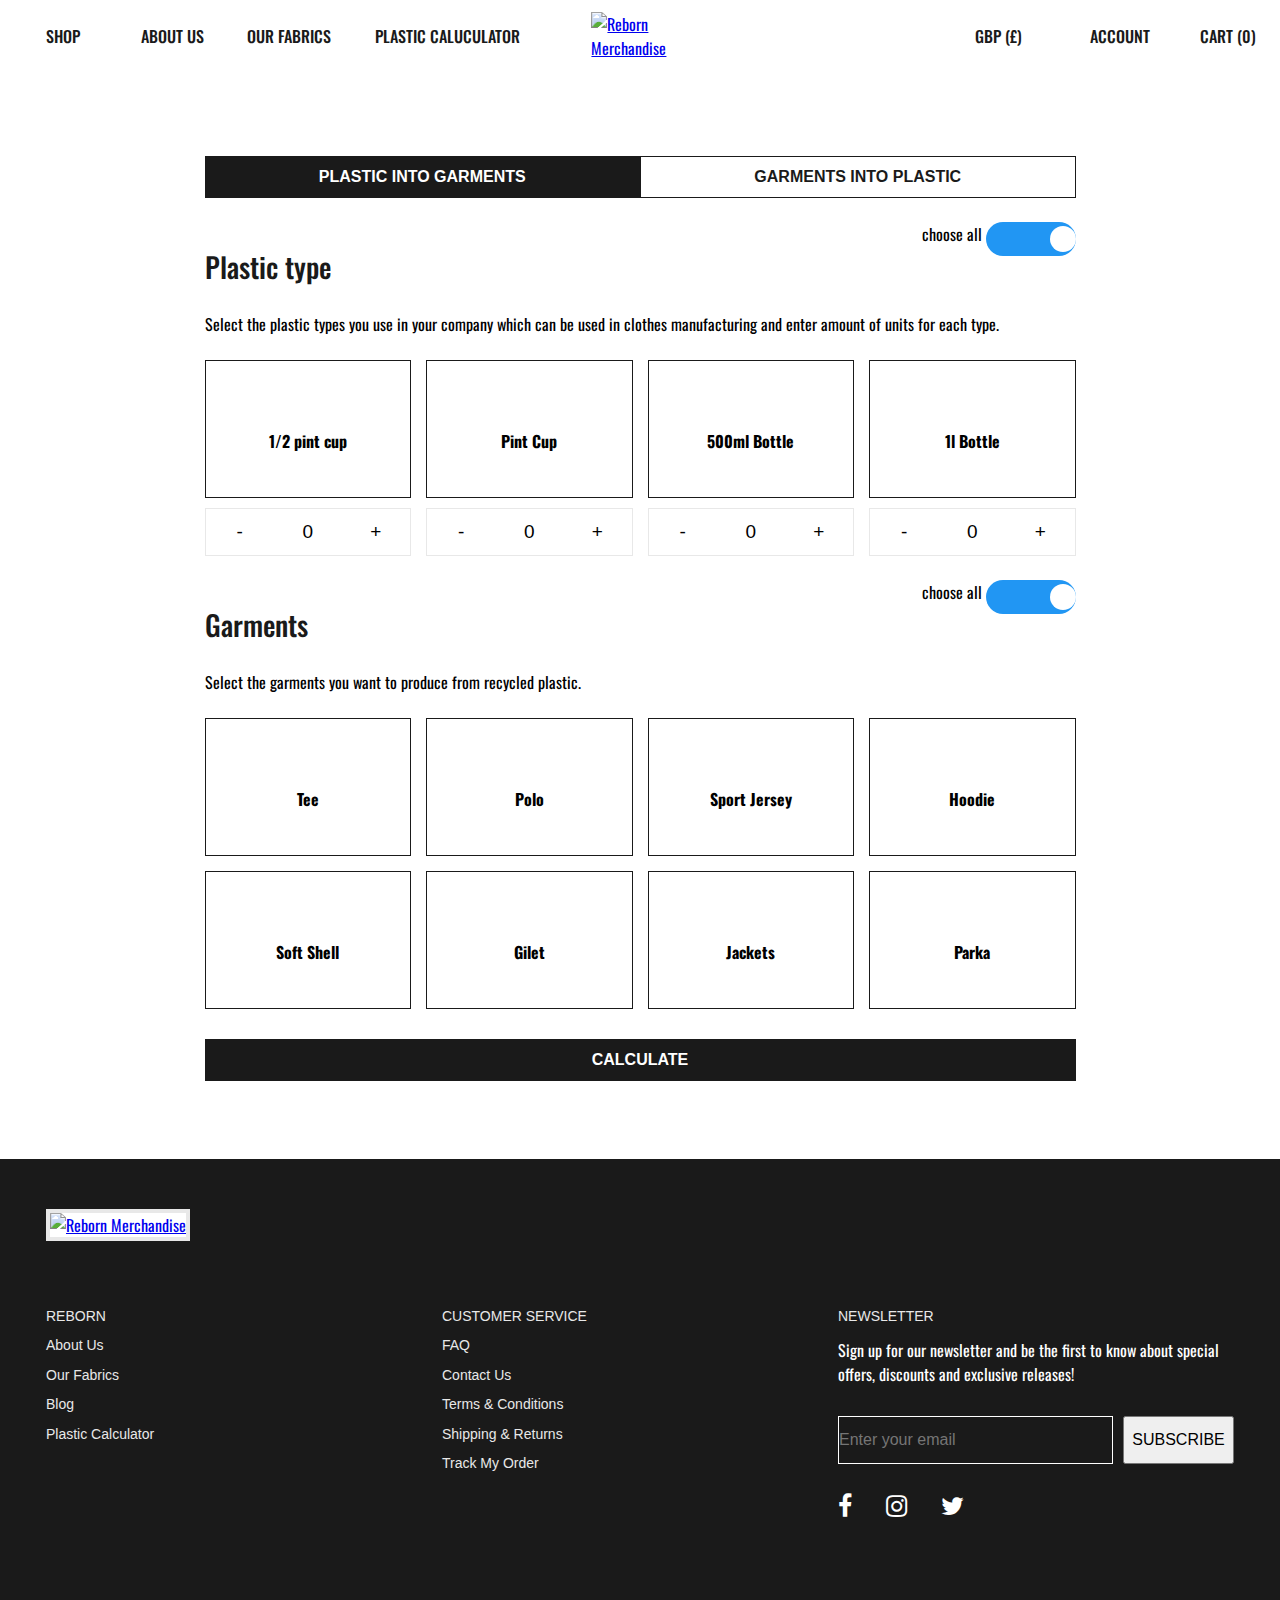
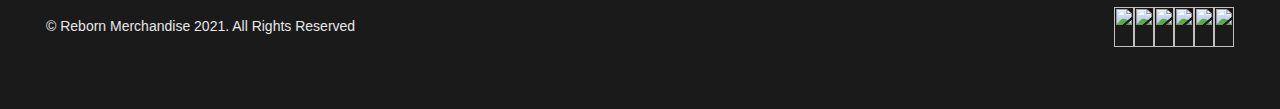
==== index.html @ 63bef14e "toggle creating" ====
<!DOCTYPE html>
<html lang="en">

<head>
    <meta charset="UTF-8">
    <meta http-equiv="X-UA-Compatible" content="IE=edge">
    <meta name="viewport" content="width=device-width, initial-scale=1.0">
    <title>Plastic calculator</title>
    <link rel="stylesheet" href="https://cdnjs.cloudflare.com/ajax/libs/font-awesome/4.7.0/css/font-awesome.min.css" />
    <link rel="preconnect" href="https://fonts.googleapis.com" />
    <link rel="preconnect" href="https://fonts.gstatic.com" crossorigin />
    <link
        href="https://fonts.googleapis.com/css2?family=Oswald:wght@400;500;700&family=Roboto:wght@400;700&display=swap"
        rel="stylesheet" />
    <link rel="stylesheet" href="/style.css">
</head>

<body>
    <header>
        <nav class="navigation">
            <ul class="navigation__left  " id="hidden">
                <li class=" navigation__item">
                    <a href="#">shop
                        <img src="https://cdn.shopify.com/s/files/1/0455/3785/3607/t/16/assets/icon_arrow_down.svg?v=7955688836827328726"
                            alt="">
                    </a>
                </li>
                <li class=" navigation__item">
                    <a href="#">about us</a>
                </li>
                <li class=" navigation__item">
                    <a href="#">our fabrics</a>
                </li>
                <li class=" navigation__item navigation--special">
                    <a href="#">plastic caluculator</a>
                </li>
            </ul>
            <div class="navigation__image">

                <a href="https://www.rebornmerchandise.com" title="Reborn Merchandise">
                    <img src="//cdn.shopify.com/s/files/1/0455/3785/3607/files/horizontal_410x.png?v=1598564764"
                        class="primary_logo lazyloaded" alt="Reborn Merchandise"></a>
            </div>
            <ul class="navigation__right">
                <li class="navigation__item">
                    <a href="#">gbp <span>(£)</span>
                        <img src="https://cdn.shopify.com/s/files/1/0455/3785/3607/t/16/assets/icon_arrow_down.svg?v=7955688836827328726"
                            alt="">
                    </a>
                </li>
                <li class="navigation__item">
                    <a href="#">account</a>
                </li>
                <li class="navigation__item">
                    <a href="#">cart <span>(0)</span></a>
                </li>
            </ul>
        </nav>
    </header>
    <main>
        <figure class="banner">

            <img src="https://cdn.shopify.com/s/files/1/0455/3785/3607/files/plastic_calculator_6595465d-7d89-415a-8b24-f191dc453c2a_1600x.png?v=1603261972"
                alt="">
            <div class="banner__text">
                <h1>Plastic calculator</h1>
                <h4>Have you ever thought of the scale of your impact on our planet?</h4>
                <h4>Try our plastic calculator and find out how much plastic you use and what you can do with that.</h4>
            </div>
        </figure>
    </main>
    <div class="container">
        <div class="container__btn__row">
            <button class="container__btn container--btn--black">plastic into garments</button>
            <button class="container__btn container--btn--white">garments into plastic</button>
        </div>
        <div class="container__type">
            <div class="seletor">
                <h4>Plastic type
                </h4>
               <div>
                <span>choose all</span>
                <label class="switch">
                    
                    <input type="checkbox" checked>
                    <span class="slider round"></span>
                </label>
               </div>
            </div>
            <p>Select the plastic types you use in your company which can be used in clothes manufacturing and enter
                amount of units for each type.</p>
        </div>
        <div class="container__row__card">
            <div class="container__content">
                <div class="container__card">
                    <img class="img"
                        src="https://cdn.shopify.com/s/files/1/0455/3785/3607/t/16/assets/selected.svg?v=10793677288224067069"
                        alt="">
                    <div class="container__item">
                        <img src="https://cdn.shopify.com/s/files/1/0455/3785/3607/files/plastic_cup.svg?v=6235338644198225192"
                            alt="">
                        <h4>1/2 pint cup</h4>
                    </div>
                    <form action="#">
                        <button class="value__button " id="decrease" onclick="decreaseValue(event)"
                            value="Decrease Value">-
                        </button>
                        <input type="number" id="number" value="0" class="value__button" />
                        <button class="value__button" id="increase" onclick="increaseValue(event)"
                            value="Increase Value">+
                        </button>
                    </form>
                </div>
                <div class="container__card">
                    <img class="img"
                        src="https://cdn.shopify.com/s/files/1/0455/3785/3607/t/16/assets/selected.svg?v=10793677288224067069"
                        alt="">
                    <div class="container__item">
                        <img src="https://cdn.shopify.com/s/files/1/0455/3785/3607/files/plastic_cup.svg?v=6235338644198225192"
                            alt="">
                        <h4>Pint Cup
                        </h4>
                    </div>
                    <form action="#">
                        <button class="value__button " id="decrease" onclick="decreaseValue(event)"
                            value="Decrease Value">-
                        </button>
                        <input type="number" id="number" value="0" class="value__button" />
                        <button class="value__button" id="increase" onclick="increaseValue(event)"
                            value="Increase Value">+
                        </button>
                    </form>
                </div>
                <div class="container__card">
                    <img class="img"
                        src="https://cdn.shopify.com/s/files/1/0455/3785/3607/t/16/assets/selected.svg?v=10793677288224067069"
                        alt="">
                    <div class="container__item">
                        <img src="https://cdn.shopify.com/s/files/1/0455/3785/3607/files/plastic_bottle.svg?v=3039978163040503868"
                            alt="">
                        <h4>500ml Bottle
                        </h4>
                    </div>
                    <form action="#">
                        <button class="value__button " id="decrease" onclick="decreaseValue(event)"
                            value="Decrease Value">-
                        </button>
                        <input type="number" id="number" value="0" class="value__button" />
                        <button class="value__button" id="increase" onclick="increaseValue(event)"
                            value="Increase Value">+
                        </button>
                    </form>
                </div>
                <div class="container__card">
                    <img class="img"
                        src="https://cdn.shopify.com/s/files/1/0455/3785/3607/t/16/assets/selected.svg?v=10793677288224067069"
                        alt="">
                    <div class="container__item">
                        <img src="https://cdn.shopify.com/s/files/1/0455/3785/3607/files/plastic_bottle.svg?v=3039978163040503868"
                            alt="">
                        <h4>1l Bottle
                        </h4>
                    </div>
                    <form action="#">
                        <button class="value__button " id="decrease" onclick="decreaseValue(event)"
                            value="Decrease Value">-
                        </button>
                        <input type="number" id="number" value="0" class="value__button" />
                        <button class="value__button" id="increase" onclick="increaseValue(event)"
                            value="Increase Value">+
                        </button>
                    </form>
                </div>
            </div>
            <div class="container__type">
                <div class="seletor">
                    <h4>Garments
                    </h4>
                    <div>
                        <span>choose all</span>
                        <label class="switch">
                            
                            <input type="checkbox" checked>
                            <span class="slider round"></span>
                        </label>
                       </div>
                </div>
                <p>Select the garments you want to produce from recycled plastic.
                </p>
            </div>
            <div class="container__content">
                <div class="container__card">
                    <img class="img"
                        src="https://cdn.shopify.com/s/files/1/0455/3785/3607/t/16/assets/selected.svg?v=10793677288224067069"
                        alt="">
                    <div class="container__item">
                        <img src="https://cdn.shopify.com/s/files/1/0455/3785/3607/files/t-shirt.svg?v=12166169371759429861"
                            alt="">
                        <h4>Tee</h4>
                    </div>
                </div>
                <div class="container__card">
                    <img class="img"
                        src="https://cdn.shopify.com/s/files/1/0455/3785/3607/t/16/assets/selected.svg?v=10793677288224067069"
                        alt="">
                    <div class="container__item">
                        <img src="https://cdn.shopify.com/s/files/1/0455/3785/3607/files/polo.svg?v=11850596623776447475"
                            alt="">
                        <h4>Polo</h4>
                    </div>
                </div>
                <div class="container__card">
                    <img class="img"
                        src="https://cdn.shopify.com/s/files/1/0455/3785/3607/t/16/assets/selected.svg?v=10793677288224067069"
                        alt="">
                    <div class="container__item">
                        <img src="https://cdn.shopify.com/s/files/1/0455/3785/3607/files/jersey.svg?v=13044692808124121156"
                            alt="">
                        <h4>Sport Jersey
                        </h4>
                    </div>
                </div>
                <div class="container__card">
                    <img class="img"
                        src="https://cdn.shopify.com/s/files/1/0455/3785/3607/t/16/assets/selected.svg?v=10793677288224067069"
                        alt="">
                    <div class="container__item">
                        <img src="https://cdn.shopify.com/s/files/1/0455/3785/3607/files/hoodie.svg?v=10046587470706782599"
                            alt="">
                        <h4>Hoodie</h4>
                    </div>
                </div>
                <div class="container__card">
                    <img class="img"
                        src="https://cdn.shopify.com/s/files/1/0455/3785/3607/t/16/assets/selected.svg?v=10793677288224067069"
                        alt="">
                    <div class="container__item">
                        <img src="https://cdn.shopify.com/s/files/1/0455/3785/3607/files/soft_shell.svg?v=11013112607758670293"
                            alt="">
                        <h4>Soft Shell
                        </h4>
                    </div>
                </div>
                <div class="container__card">
                    <img class="img"
                        src="https://cdn.shopify.com/s/files/1/0455/3785/3607/t/16/assets/selected.svg?v=10793677288224067069"
                        alt="">
                    <div class="container__item">
                        <img src="https://cdn.shopify.com/s/files/1/0455/3785/3607/files/gilet.svg?v=8550929148073499020"
                            alt="">
                        <h4>Gilet</h4>
                    </div>
                </div>
                <div class="container__card">
                    <img class="img"
                        src="https://cdn.shopify.com/s/files/1/0455/3785/3607/t/16/assets/selected.svg?v=10793677288224067069"
                        alt="">
                    <div class="container__item">
                        <img src="https://cdn.shopify.com/s/files/1/0455/3785/3607/files/jacket.svg?v=11332880915348338534"
                            alt="">
                        <h4>Jackets</h4>
                    </div>
                </div>
                <div class="container__card">
                    <img class="img"
                        src="https://cdn.shopify.com/s/files/1/0455/3785/3607/t/16/assets/selected.svg?v=10793677288224067069"
                        alt="">
                    <div class="container__item">
                        <img src="https://cdn.shopify.com/s/files/1/0455/3785/3607/files/parka.svg?v=10558933056542264746"
                            alt="">
                        <h4>Parka</h4>
                    </div>
                </div>
            </div>
        </div>
        <button class="container__btn container--btn--black btn--margin ">CALCULATE</button>

    </div>
    <footer>
        <div class="footer__container">
            <div class="footer__social">
                <div class="footer__logo">
                    <a href="https://www.rebornmerchandise.com" title="Reborn Merchandise">
                        <img src="//cdn.shopify.com/s/files/1/0455/3785/3607/files/horizontal_410x.png?v=1598564764"
                            class="primary_logo lazyloaded" alt="Reborn Merchandise"></a>
                </div>
                <div class="footer__social__links">

                </div>
            </div>
            <div class="footer__services">
                <div class="footer__nav">
                    <h4>REBORN</h4>
                    <ul>
                        <li>about us</li>
                        <li>our fabrics</li>
                        <li>blog </li>
                        <li>plastic calculator</li>
                    </ul>
                </div>
                <div class="footer__contact">
                    <h4>CUSTOMER SERVICE</h4>
                    <ul>
                        <li>FAQ</li>
                        <li>Contact us</li>
                        <li>Terms & Conditions </li>
                        <li>Shipping & Returns</li>
                        <li>Track my order</li>
                    </ul>
                </div>
                <div class="footer__newsletter">
                    <h4>NEWSLETTER
                    </h4>
                    <span>Sign up for our newsletter and be the first to know about special offers, discounts and
                        exclusive
                        releases!</span>
                        <form action="#">
                            <input type="email" name="" id="" placeholder="Enter your email">
                            <button>subscribe</button>
                        </form>
                    <div class="social__links">
                        <i class="fa fa-facebook" aria-hidden="true"></i>
                        <i class="fa fa-instagram" aria-hidden="true"></i>
                        <i class="fa fa-twitter" aria-hidden="true"></i>
                    </div>
                </div>
            </div>
              <div class="payment__method">
                <h6>© Reborn Merchandise 2021. All Rights Reserved</h6>
                <ul>
                    <li><img src="//cdn.shopify.com/s/files/1/0455/3785/3607/files/payment_method_visa_copy.png?v=1597389378"
                            alt=""></li>
                    <li><img src="//cdn.shopify.com/s/files/1/0455/3785/3607/files/payment_method_visa.png?v=1597389394"
                            alt=""></li>
                    <li><img src="//cdn.shopify.com/s/files/1/0455/3785/3607/files/payment_method_mastercard.png?v=1597389436"
                            alt=""></li>
                    <li><img src="//cdn.shopify.com/s/files/1/0455/3785/3607/files/payment_method_visa_1.png?v=1597389457"
                            alt=""></li>
                    <li><img src="//cdn.shopify.com/s/files/1/0455/3785/3607/files/payment_method_visa_2.png?v=1597389471"
                            alt=""></li>
                    <li><img src="//cdn.shopify.com/s/files/1/0455/3785/3607/files/payment_method_visa_3.png?v=1597389497"
                            alt=""></li>
                </ul>

            </div>
        </div>
    </footer>
    <script>
        let bars = document.querySelector("#bars");
        let menu = document.querySelector("#hidden");
        bars.addEventListener("click", () => {
            menu.classList.toggle("nav__left");
        });
        function increaseValue(event) {
            event.preventDefault()
            var value = parseInt(document.getElementById('number').value);
            value = isNaN(value) ? 0 : value;
            value++;
            document.getElementById('number').value = value;
        }

        function decreaseValue(event) {
            event.preventDefault()
            var value = parseInt(document.getElementById('number').value, 10);
            value = isNaN(value) ? 0 : value;
            value < 1 ? value = 1 : '';
            value--;
            document.getElementById('number').value = value;
        }

    </script>
</body>

</html>
---- style.css ----
* {
  margin: 0;
  padding: 0;
  box-sizing: border-box;
}
*,
html {
  font-size: 100%;
}
body {
  font-family: Oswald, sans-serif;
}
:root {
  --text-color: #1a1a1a;
  --text-font-size: 1rem;
  --font-family: Oswald, sans-serif;
  --font-weight: bolder;
}
header {
  position: sticky;
  top: 0px;
  right: 0;
  z-index: 10;
  background-color: white;
}
/* here goes bars icon */
#bars {
  display: none;
}
/* here goes navigation */
.navigation {
  display: grid;
  grid-template-columns: 42% auto 42%;
  padding: 12px 24px;
}
.navigation__left,
.navigation__right {
  display: flex;
  justify-content: space-around;
  align-items: center;
  list-style: none;
  color: var(--text-color);
  text-transform: uppercase;
  font-size: var(--text-font-size);
  font-family: var(--font-family);
  background-color: white;
  font-weight: 500;
}
.navigation__right {
  justify-content: flex-end;
}
.navigation__right li {
  margin-left: 50px;
}
.navigation__item a {
  text-decoration: none;
  color: var(--text-color);
  position: relative;
  transition: all 0.4s;
}
.navigation__item a img {
  height: 7px;
  background-size: 14px 14px;
  width: 14px;
  transform: rotate(180deg);
}
.navigation__item a:hover::after {
  position: absolute;
  content: "";
  display: block;
  height: 2px;
  width: 100%;
  background-color: var(--text-color);
}
.banner {
  position: relative;
  width: 100%;
}
.banner img {
  width: 100%;
}
.banner__text {
  position: absolute;
  top: 50%;
  color: white;
  width: 100%;
  transform: translateY(-50%);
  margin-left: 4.5rem;
}
.banner__text h1 {
  font-weight: 500;
  font-style: normal;
  font-size: 50px;
  letter-spacing: 0px;
  line-height: 1.4em;
  margin-bottom: 15px;
}
.banner__text h4 {
  font-weight: 400;
  text-transform: none;
  margin-bottom: 15px;
  font-size: 18px;
  letter-spacing: 0px;
  font-family: "Open Sans", sans-serif;
}
/* navigation__image  */
.navigation__image {
  width: 130px;
  height: 48px;
  margin-left: 50px;
}
.navigation__image img {
  width: 100%;
  height: 100%;
}
/* here goes container */
.container {
  max-width: 871px;
  margin: 60px auto;
}
.container__btn__row {
  display: grid;
  grid-template-columns: repeat(2, 1fr);
}
.container__btn {
  display: block;
  border-bottom: 1px solid #1a1a1a;
  background: #1a1a1a;
  color: #fff;
  height: 100%;
  padding: 11px 0;
  border: 1px solid var(--text-color);
  font-size: 16px;
  cursor: pointer;
  text-transform: uppercase;
  font-weight: 600;
  width: 100%;
}
.container--btn--white {
  background-color: #fff;
  color: var(--text-color);
}
.container__type {
  margin: 24px 0;
  text-align: justify;
}
.seletor {
  display: flex;
  justify-content: space-between;
}
.seletor h4 {
  font-family: Oswald, sans-serif;
  font-weight: 500;
  font-style: normal;
  font-size: 28px;
  text-transform: none;
  line-height: 1.5;
  color: #1a1a1a;
  display: block;
  letter-spacing: 0px;
  text-rendering: optimizeLegibility;
  -webkit-font-smoothing: antialiased;
  -moz-osx-font-smoothing: grayscale;
  margin: 24px 0;
}
/* The switch - the box around the slider */
.switch {
  position: relative;
  display: inline-block;
  width: 90px;
  height: 34px;
}

/* Hide default HTML checkbox */
.switch input {
  opacity: 0;
  width: 0;
  height: 0;
}

/* The slider */
.slider {
  position: absolute;
  cursor: pointer;
  top: 0;
  left: 0;
  right: 0;
  bottom: 0;
  background-color: #ccc;
  -webkit-transition: 0.4s;
  transition: 0.4s;
 
}

.slider:before {
  position: absolute;
  content: "";
  height: 26px;
  width: 26px;
  text-align: center;
  left: 4px;
  bottom: 4px;
  background-color: white;
  -webkit-transition: 0.4s;
  transition: 0.4s;
}
input:checked + .slider {
  background-color: #2196f3;
}

input:focus + .slider {
  box-shadow: 0 0 1px #2196f3;
}

input:checked + .slider:before {
   transform: translateX(60px);
 
}
/* Rounded sliders */
.slider.round {
  border-radius: 34px;
}

.slider.round:before {
  border-radius: 50%;
}
.container__row__card {
  display: grid;
  grid-template-rows: 2 repeat(2, 1fr);
}
.container__row__card .container__content {
  display: grid;
  grid-template-columns: repeat(4, 1fr);
  grid-gap: 15px;
}
.container__card {
  position: relative;
}
.container__item {
  border: 1px solid #1a1a1a;
  padding: 44px 0;
  text-align: center;
}
.container__card .img {
  position: absolute;
  right: 10px;
  top: 10px;
}
/* form...................... */
form {
  display: flex;
  align-items: center;
  justify-content: flex-end;
  border: 1px solid #e8e8e8;
  height: 48px;
  min-height: 48px;
  margin-top: 10px;
}
.container__card button {
  border: none;
  background: transparent;
}
.value__button {
  flex: 1 1 0;
  width: 0;
  font-size: 19px;
  text-align: center;
}
form #input-wrap {
  margin: 0px;
  padding: 0px;
}
input#number {
  border: none;
  outline: none;
}
input[type="number"]::-webkit-inner-spin-button,
input[type="number"]::-webkit-outer-spin-button {
  -webkit-appearance: none;
  margin: 0;
}
footer {
  background-color: #1a1a1a;
}
.footer__container {
  display: grid;
  grid-template-rows: 150px 250px 150px;
  background-color: #1a1a1a;
  color: white;
  max-width: 74.25rem;
  margin: 0 auto;
}
.footer__logo {
  width: 75%;
  max-width: 150px;
  margin-bottom: 10px;
  display: inline-block;
  margin: 50px 0;
}
.footer__logo img {
  background-color: white;
  border: 4px solid rgb(232, 232, 232);
  width: 100%;
  height: 100%;
}
.footer__newsletter form {
  margin: 30px 0;
  border: none;
  border-radius: 0;
}
.footer__newsletter form input {
  width: 100%;
  height: 100%;
  background-color: transparent;
  border: 1px solid white;
}
.footer__newsletter form button {
  width: 40%;
  height: 100%;
  margin-left: 10px;
  text-transform: uppercase;
  font-weight: 400;
}
.social__links i {
  font-size: 25px;
}
.social__links i:nth-child(2),
.social__links i:nth-child(3) {
  margin-left: 30px;
}
.footer__services {
  display: grid;
  grid-template-columns: repeat(3, 1fr);
}
.footer__nav {
  margin-bottom: 1em;
  line-height: 1.1;
  list-style: none;
  color: #e8e8e8;
  pointer-events: all;
  font-family: "Open Sans", sans-serif;
  font-weight: 400;
  -webkit-font-smoothing: antialiased;
  text-transform: capitalize;
}
.footer__container li,
footer h4 {
  margin-bottom: 1em;
  line-height: 1.1;
  list-style: none;
  color: #e8e8e8;
  pointer-events: all;
  font-family: "Open Sans", sans-serif;
  font-weight: 400;
  -webkit-font-smoothing: antialiased;
  text-transform: capitalize;
  font-size: 14px;
}
.footer__container li:hover {
}
/* .social__links::after {
  position: absolute;
  content: "";
  display: block;
  height: 2px;
  width: 100%;
  background-color: var(--text-color);
  background-color: white;
} */

.payment__method {
  display: flex;
  justify-content: space-between;
  align-items: center;
}
/* .payment__method::before{
  position: absolute;
  content: "";
  width: 100%;
  display: block;
  height: 0.01rem;
  background-color: white;
} */
.payment__method ul {
  display: flex;
  list-style: none;
  text-decoration: none;
}
.payment__method li {
  height: 40px;
}
.payment__method li img {
  width: 100%;
  height: 100%;
}
.btn--margin {
  margin: 30px 0 78px 0;
}
.payment__method h6 {
  margin-bottom: 1em;
  line-height: 1.1;
  list-style: none;
  color: #e8e8e8;
  pointer-events: all;
  font-family: "Open Sans", sans-serif;
  font-weight: 400;
  -webkit-font-smoothing: antialiased;
  text-transform: capitalize;
  font-size: 14px;
}
@media (max-width: 480px) {
  .container {
    width: 100%;
  }
  .container__row__card .container__content {
    grid-template-columns: repeat(2, 1fr);
  }
  .navigation__right {
    display: none;
  }

  .footer__container {
    display: grid;
    grid-template-rows: 150px 250px 150px;
    grid-template-columns: 1fr;
  }
  .footer__social {
    text-align: center;
  }
  .footer__logo {
    width: 100%;
    margin: 35px 0;
  }
  .footer__nav {
    display: none;
  }
  .footer__services {
    justify-content: center;
    grid-template-columns: repeat(1, 1fr);
  }
  .footer__newsletter form {
    flex-direction: column;
    margin: 50px 0;
  }
}

/* @media screen and (min-device-width: 481px) and (max-device-width: 768px){
  .navigation__right {
    display: none;
  }
   
} */
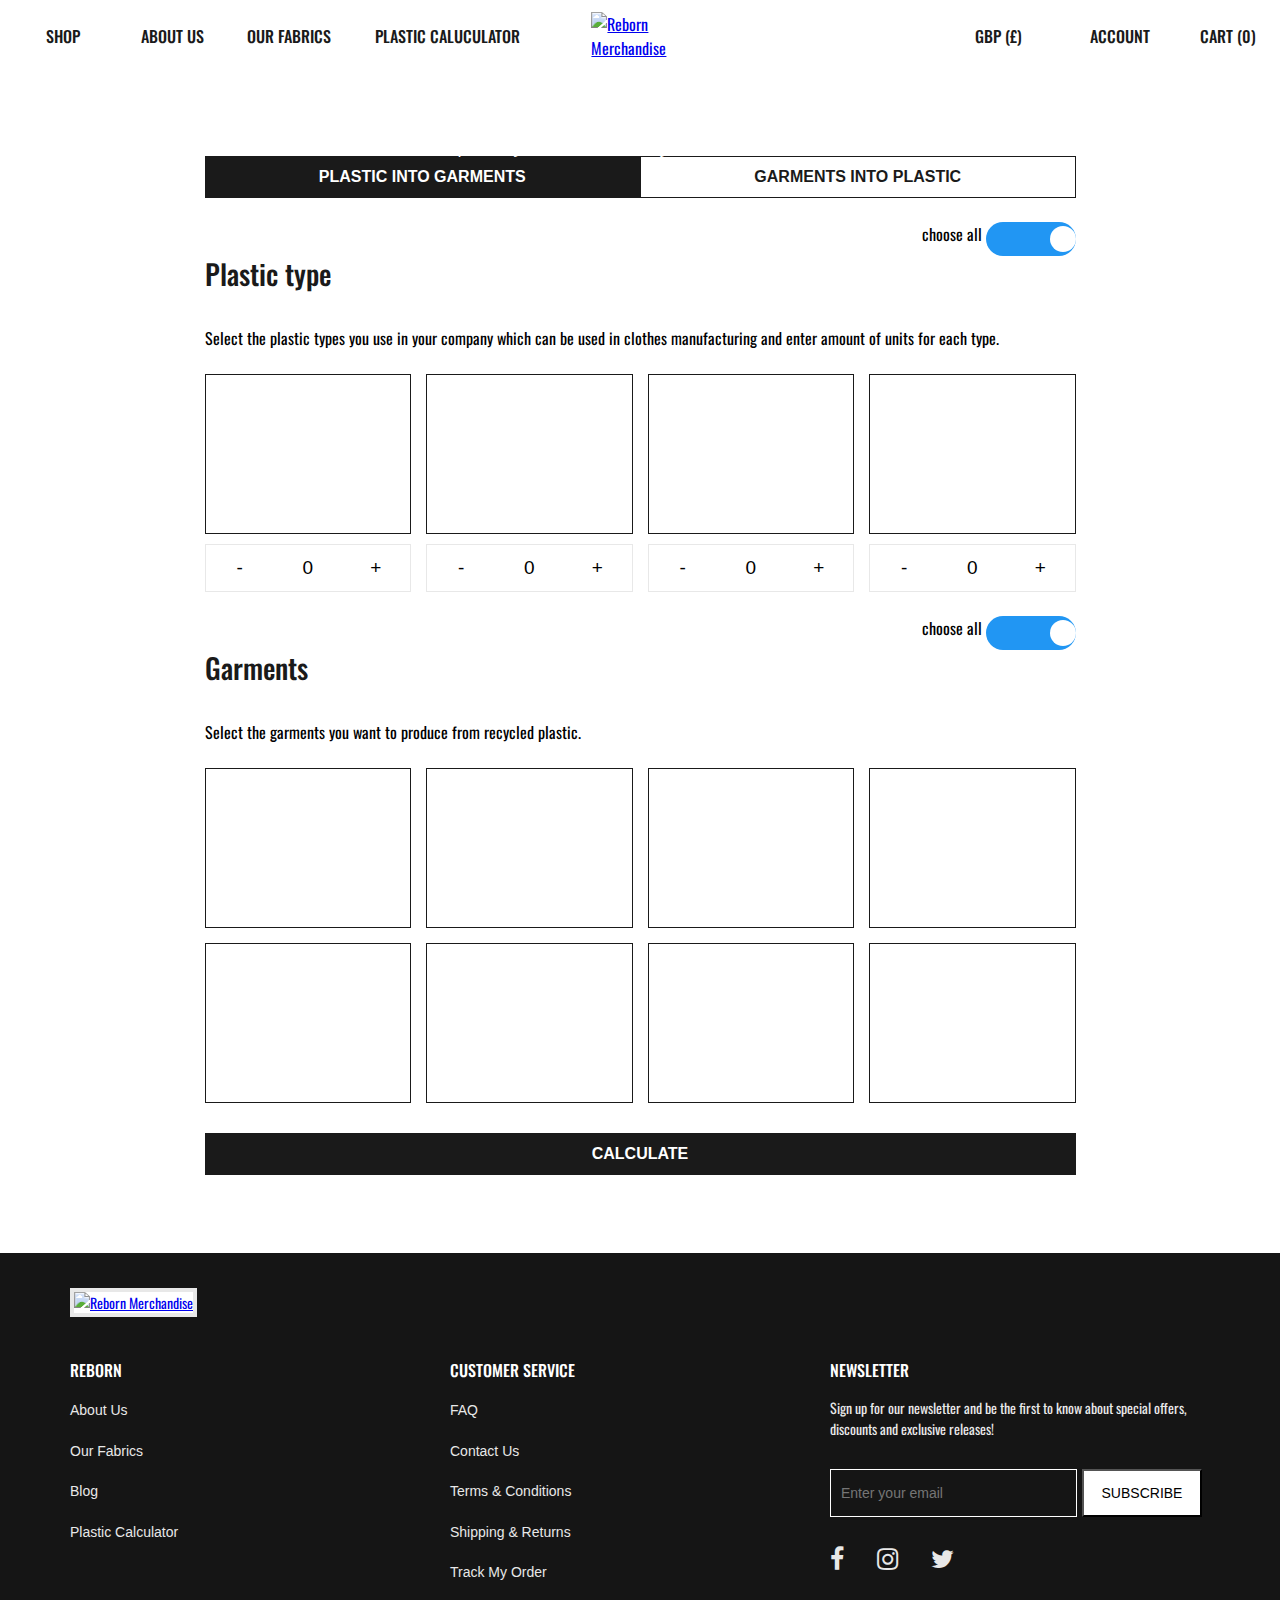
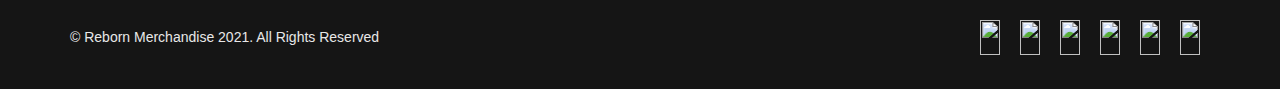
==== commit 2c480fed: "toggle creating" ====
--- a/index.html
+++ b/index.html
@@ -274,41 +274,39 @@
             </div>
         </div>
         <button class="container__btn container--btn--black btn--margin ">CALCULATE</button>
-
     </div>
     <footer>
-        <div class="footer__container">
-            <div class="footer__social">
-                <div class="footer__logo">
-                    <a href="https://www.rebornmerchandise.com" title="Reborn Merchandise">
-                        <img src="//cdn.shopify.com/s/files/1/0455/3785/3607/files/horizontal_410x.png?v=1598564764"
-                            class="primary_logo lazyloaded" alt="Reborn Merchandise"></a>
-                </div>
-                <div class="footer__social__links">
-
-                </div>
-            </div>
-            <div class="footer__services">
-                <div class="footer__nav">
-                    <h4>REBORN</h4>
-                    <ul>
-                        <li>about us</li>
-                        <li>our fabrics</li>
-                        <li>blog </li>
-                        <li>plastic calculator</li>
-                    </ul>
-                </div>
-                <div class="footer__contact">
-                    <h4>CUSTOMER SERVICE</h4>
-                    <ul>
-                        <li>FAQ</li>
-                        <li>Contact us</li>
-                        <li>Terms & Conditions </li>
-                        <li>Shipping & Returns</li>
-                        <li>Track my order</li>
-                    </ul>
-                </div>
-                <div class="footer__newsletter">
+        <div class="footer__logo">
+            <a href="https://www.rebornmerchandise.com" title="Reborn Merchandise">
+                <img src="//cdn.shopify.com/s/files/1/0455/3785/3607/files/horizontal_410x.png?v=1598564764"
+                    class="primary_logo lazyloaded" alt="Reborn Merchandise"></a>
+                    <div class="social__links mobile">
+                        <i class="fa fa-facebook" aria-hidden="true"></i>
+                        <i class="fa fa-instagram" aria-hidden="true"></i>
+                        <i class="fa fa-twitter" aria-hidden="true"></i>
+                    </div>
+        </div>
+        <div class="footer__links">
+            <div class="footer__nav">
+                <h4>REBORN</h4>
+                <ul>
+                  <li>about us</li>
+                  <li>our fabrics</li>
+                  <li>blog</li>
+                  <li>plastic calculator</li>
+                </ul>
+              </div>
+            <div class="footer__contact">
+                <h4>CUSTOMER SERVICE</h4>
+                <ul>
+                    <li>FAQ</li>
+                    <li>Contact us</li>
+                    <li>Terms & Conditions </li>
+                    <li>Shipping & Returns</li>
+                    <li>Track my order</li>
+                </ul>
+            </div>
+            <div class="footer__newsletter">
                     <h4>NEWSLETTER
                     </h4>
                     <span>Sign up for our newsletter and be the first to know about special offers, discounts and
@@ -324,9 +322,9 @@
                         <i class="fa fa-twitter" aria-hidden="true"></i>
                     </div>
                 </div>
-            </div>
-              <div class="payment__method">
-                <h6>© Reborn Merchandise 2021. All Rights Reserved</h6>
+        </div>
+        <div class="payment">
+            <h6>© Reborn Merchandise 2021. All Rights Reserved</h6>
                 <ul>
                     <li><img src="//cdn.shopify.com/s/files/1/0455/3785/3607/files/payment_method_visa_copy.png?v=1597389378"
                             alt=""></li>
@@ -341,10 +339,9 @@
                     <li><img src="//cdn.shopify.com/s/files/1/0455/3785/3607/files/payment_method_visa_3.png?v=1597389497"
                             alt=""></li>
                 </ul>
-
-            </div>
         </div>
     </footer>
+
     <script>
         let bars = document.querySelector("#bars");
         let menu = document.querySelector("#hidden");
--- a/style.css
+++ b/style.css
@@ -189,7 +189,6 @@
   background-color: #ccc;
   -webkit-transition: 0.4s;
   transition: 0.4s;
- 
 }
 
 .slider:before {
@@ -213,8 +212,7 @@
 }
 
 input:checked + .slider:before {
-   transform: translateX(60px);
- 
+  transform: translateX(60px);
 }
 /* Rounded sliders */
 .slider.round {
@@ -280,22 +278,27 @@
   margin: 0;
 }
 footer {
-  background-color: #1a1a1a;
-}
-.footer__container {
+  font-size: 14px;
+  padding: 0px 70px;
+  border-top: solid 1px #151515;
+  background-color: #151515;
+  background-position: center center;
+  color: #e8e8e8;
+  pointer-events: all;
+}
+.mobile {
+  display: none;
+}
+.footer__links {
   display: grid;
-  grid-template-rows: 150px 250px 150px;
-  background-color: #1a1a1a;
-  color: white;
-  max-width: 74.25rem;
-  margin: 0 auto;
+  grid-template-columns: repeat(3, 1fr);
 }
 .footer__logo {
   width: 75%;
   max-width: 150px;
   margin-bottom: 10px;
   display: inline-block;
-  margin: 50px 0;
+  margin: 34px 0;
 }
 .footer__logo img {
   background-color: white;
@@ -305,21 +308,40 @@
 }
 .footer__newsletter form {
   margin: 30px 0;
+  border-radius: 0;
+  display: flex;
+  justify-content: flex-start;
   border: none;
-  border-radius: 0;
 }
 .footer__newsletter form input {
-  width: 100%;
+  width: 244px;
   height: 100%;
   background-color: transparent;
   border: 1px solid white;
+  border-radius: 0;
+  font-size: 14px;
+  letter-spacing: 0;
+  line-height: 22px;
+  background-color: transparent;
+  color: #cacaca;
+  width: 65%;
+  margin-right: 5px;
+}
+.footer__newsletter form input::placeholder {
+  padding-left: 10px;
+}
+.footer__newsletter form input:focus {
+  border: 1px solid gray;
+
+  outline: none;
 }
 .footer__newsletter form button {
-  width: 40%;
-  height: 100%;
-  margin-left: 10px;
+  width: 120px;
+  height: 100%;
+  margin-left: 0px;
   text-transform: uppercase;
   font-weight: 400;
+  background-color: white;
 }
 .social__links i {
   font-size: 25px;
@@ -327,10 +349,6 @@
 .social__links i:nth-child(2),
 .social__links i:nth-child(3) {
   margin-left: 30px;
-}
-.footer__services {
-  display: grid;
-  grid-template-columns: repeat(3, 1fr);
 }
 .footer__nav {
   margin-bottom: 1em;
@@ -343,8 +361,58 @@
   -webkit-font-smoothing: antialiased;
   text-transform: capitalize;
 }
-.footer__container li,
-footer h4 {
+h4 {
+  font-family: Oswald, sans-serif;
+  font-weight: 500;
+  font-style: normal;
+  font-size: 16px;
+  text-transform: none;
+  line-height: 1.5;
+  color: white;
+  display: block;
+  letter-spacing: 0px;
+  text-rendering: optimizeLegibility;
+  -webkit-font-smoothing: antialiased;
+  -moz-osx-font-smoothing: grayscale;
+  letter-spacing: 0px;
+  margin: 0 0 0.5em 0;
+  padding: 7px 0;
+}
+footer li {
+  margin-bottom: 1em;
+  line-height: 1.9;
+  list-style: none;
+  color: #e8e8e8;
+  pointer-events: all;
+  font-family: "Open Sans", sans-serif;
+  font-weight: 400;
+  -webkit-font-smoothing: antialiased;
+  text-transform: capitalize;
+  font-size: 14px;
+}
+.payment {
+  display: flex;
+  justify-content: space-between;
+  align-items: center;
+  padding: 20px 0;
+}
+.payment ul {
+  display: flex;
+  list-style: none;
+  text-decoration: none;
+}
+.payment li {
+  height: 35px;
+  padding: 0 10px;
+}
+.payment li img {
+  width: 100%;
+  height: 100%;
+}
+.btn--margin {
+  margin: 30px 0 78px 0;
+}
+.payment h6 {
   margin-bottom: 1em;
   line-height: 1.1;
   list-style: none;
@@ -356,97 +424,36 @@
   text-transform: capitalize;
   font-size: 14px;
 }
-.footer__container li:hover {
-}
-/* .social__links::after {
-  position: absolute;
-  content: "";
-  display: block;
-  height: 2px;
-  width: 100%;
-  background-color: var(--text-color);
-  background-color: white;
-} */
-
-.payment__method {
-  display: flex;
-  justify-content: space-between;
-  align-items: center;
-}
-/* .payment__method::before{
-  position: absolute;
-  content: "";
-  width: 100%;
-  display: block;
-  height: 0.01rem;
-  background-color: white;
-} */
-.payment__method ul {
-  display: flex;
-  list-style: none;
-  text-decoration: none;
-}
-.payment__method li {
-  height: 40px;
-}
-.payment__method li img {
-  width: 100%;
-  height: 100%;
-}
-.btn--margin {
-  margin: 30px 0 78px 0;
-}
-.payment__method h6 {
-  margin-bottom: 1em;
-  line-height: 1.1;
-  list-style: none;
-  color: #e8e8e8;
-  pointer-events: all;
-  font-family: "Open Sans", sans-serif;
-  font-weight: 400;
-  -webkit-font-smoothing: antialiased;
-  text-transform: capitalize;
-  font-size: 14px;
-}
 @media (max-width: 480px) {
-  .container {
+  footer {
+    text-align: center;
     width: 100%;
-  }
-  .container__row__card .container__content {
-    grid-template-columns: repeat(2, 1fr);
-  }
-  .navigation__right {
-    display: none;
-  }
-
-  .footer__container {
+    padding: 0 20px;
+  }
+  .footer__links {
     display: grid;
-    grid-template-rows: 150px 250px 150px;
-    grid-template-columns: 1fr;
-  }
-  .footer__social {
-    text-align: center;
-  }
-  .footer__logo {
-    width: 100%;
-    margin: 35px 0;
-  }
-  .footer__nav {
-    display: none;
-  }
-  .footer__services {
-    justify-content: center;
     grid-template-columns: repeat(1, 1fr);
   }
+
   .footer__newsletter form {
     flex-direction: column;
-    margin: 50px 0;
-  }
-}
-
-/* @media screen and (min-device-width: 481px) and (max-device-width: 768px){
-  .navigation__right {
+    height: 69%;
+    margin-bottom: 40px;
+    
+  }
+  .footer__newsletter form input{
+    width: 100%;
+   
+  }
+  .footer__newsletter form button{
+    width: 100%;
+    margin-top: 10px;
+    
+  }
+}
+
+@media screen and (min-device-width: 481px) and (max-device-width: 768px) {
+  .mobile {
     display: none;
   }
-   
-} */
+}
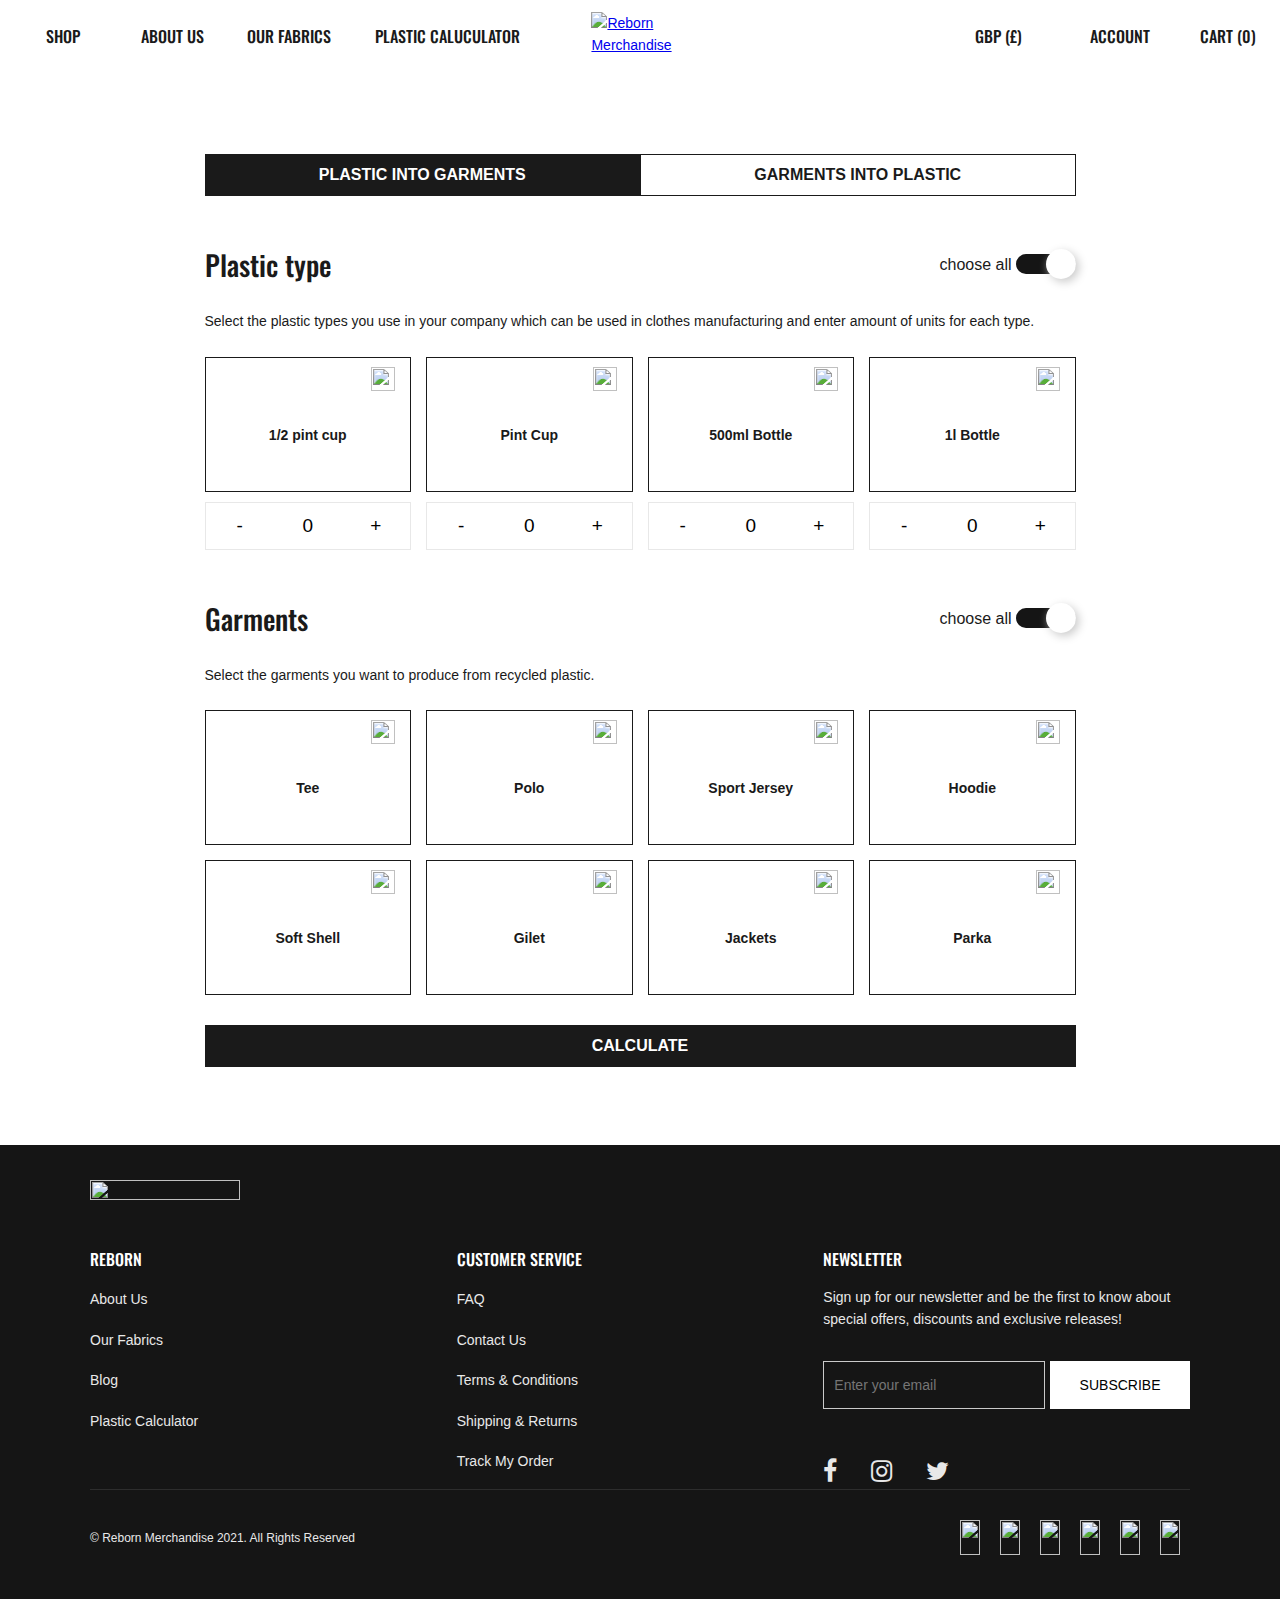
==== commit 0845c3ea: "full changing in footer main__content toggle switch" ====
--- a/index.html
+++ b/index.html
@@ -1,371 +1,530 @@
 <!DOCTYPE html>
 <html lang="en">
-
-<head>
-    <meta charset="UTF-8">
-    <meta http-equiv="X-UA-Compatible" content="IE=edge">
-    <meta name="viewport" content="width=device-width, initial-scale=1.0">
+  <head>
+    <meta charset="UTF-8" />
+    <meta http-equiv="X-UA-Compatible" content="IE=edge" />
+    <meta name="viewport" content="width=device-width, initial-scale=1.0" />
     <title>Plastic calculator</title>
-    <link rel="stylesheet" href="https://cdnjs.cloudflare.com/ajax/libs/font-awesome/4.7.0/css/font-awesome.min.css" />
+    <link
+      rel="stylesheet"
+      href="https://cdnjs.cloudflare.com/ajax/libs/font-awesome/4.7.0/css/font-awesome.min.css"
+    />
     <link rel="preconnect" href="https://fonts.googleapis.com" />
     <link rel="preconnect" href="https://fonts.gstatic.com" crossorigin />
     <link
-        href="https://fonts.googleapis.com/css2?family=Oswald:wght@400;500;700&family=Roboto:wght@400;700&display=swap"
-        rel="stylesheet" />
-    <link rel="stylesheet" href="/style.css">
-</head>
+      href="https://fonts.googleapis.com/css2?family=Oswald:wght@400;500;700&family=Roboto:wght@400;700&display=swap"
+      rel="stylesheet"
+    />
+    <link rel="stylesheet" href="/style.css" />
+  </head>
 
-<body>
+  <body>
     <header>
-        <nav class="navigation">
-            <ul class="navigation__left  " id="hidden">
-                <li class=" navigation__item">
-                    <a href="#">shop
-                        <img src="https://cdn.shopify.com/s/files/1/0455/3785/3607/t/16/assets/icon_arrow_down.svg?v=7955688836827328726"
-                            alt="">
-                    </a>
-                </li>
-                <li class=" navigation__item">
-                    <a href="#">about us</a>
-                </li>
-                <li class=" navigation__item">
-                    <a href="#">our fabrics</a>
-                </li>
-                <li class=" navigation__item navigation--special">
-                    <a href="#">plastic caluculator</a>
-                </li>
-            </ul>
-            <div class="navigation__image">
-
-                <a href="https://www.rebornmerchandise.com" title="Reborn Merchandise">
-                    <img src="//cdn.shopify.com/s/files/1/0455/3785/3607/files/horizontal_410x.png?v=1598564764"
-                        class="primary_logo lazyloaded" alt="Reborn Merchandise"></a>
-            </div>
-            <ul class="navigation__right">
-                <li class="navigation__item">
-                    <a href="#">gbp <span>(£)</span>
-                        <img src="https://cdn.shopify.com/s/files/1/0455/3785/3607/t/16/assets/icon_arrow_down.svg?v=7955688836827328726"
-                            alt="">
-                    </a>
-                </li>
-                <li class="navigation__item">
-                    <a href="#">account</a>
-                </li>
-                <li class="navigation__item">
-                    <a href="#">cart <span>(0)</span></a>
-                </li>
-            </ul>
-        </nav>
+      <nav class="navigation">
+        <ul class="navigation__left" id="hidden">
+          <li class="navigation__item">
+            <a href="#"
+              >shop
+              <img
+                src="https://cdn.shopify.com/s/files/1/0455/3785/3607/t/16/assets/icon_arrow_down.svg?v=7955688836827328726"
+                alt=""
+              />
+            </a>
+          </li>
+          <li class="navigation__item">
+            <a href="#">about us</a>
+          </li>
+          <li class="navigation__item">
+            <a href="#">our fabrics</a>
+          </li>
+          <li class="navigation__item navigation--special">
+            <a href="#">plastic caluculator</a>
+          </li>
+        </ul>
+        <div class="navigation__image">
+          <a
+            href="https://www.rebornmerchandise.com"
+            title="Reborn Merchandise"
+          >
+            <img
+              src="//cdn.shopify.com/s/files/1/0455/3785/3607/files/horizontal_410x.png?v=1598564764"
+              class="primary_logo lazyloaded"
+              alt="Reborn Merchandise"
+          /></a>
+        </div>
+        <ul class="navigation__right">
+          <li class="navigation__item">
+            <a href="#"
+              >gbp <span>(£)</span>
+              <img
+                src="https://cdn.shopify.com/s/files/1/0455/3785/3607/t/16/assets/icon_arrow_down.svg?v=7955688836827328726"
+                alt=""
+              />
+            </a>
+          </li>
+          <li class="navigation__item">
+            <a href="#">account</a>
+          </li>
+          <li class="navigation__item">
+            <a href="#">cart <span>(0)</span></a>
+          </li>
+        </ul>
+      </nav>
     </header>
     <main>
-        <figure class="banner">
-
-            <img src="https://cdn.shopify.com/s/files/1/0455/3785/3607/files/plastic_calculator_6595465d-7d89-415a-8b24-f191dc453c2a_1600x.png?v=1603261972"
-                alt="">
-            <div class="banner__text">
-                <h1>Plastic calculator</h1>
-                <h4>Have you ever thought of the scale of your impact on our planet?</h4>
-                <h4>Try our plastic calculator and find out how much plastic you use and what you can do with that.</h4>
-            </div>
-        </figure>
+      <figure class="banner">
+        <img
+          src="https://cdn.shopify.com/s/files/1/0455/3785/3607/files/plastic_calculator_6595465d-7d89-415a-8b24-f191dc453c2a_1600x.png?v=1603261972"
+          alt=""
+        />
+        <div class="banner__text">
+          <h1>Plastic calculator</h1>
+          <h4>
+            Have you ever thought of the scale of your impact on our planet?
+          </h4>
+          <h4>
+            Try our plastic calculator and find out how much plastic you use and
+            what you can do with that.
+          </h4>
+        </div>
+      </figure>
     </main>
     <div class="container">
-        <div class="container__btn__row">
-            <button class="container__btn container--btn--black">plastic into garments</button>
-            <button class="container__btn container--btn--white">garments into plastic</button>
+      <div class="container__btn__row">
+        <button class="container__btn container--btn--black">
+          plastic into garments
+        </button>
+        <button class="container__btn container--btn--white">
+          garments into plastic
+        </button>
+      </div>
+      <div class="container__type">
+        <div class="seletor">
+          <h4>Plastic type</h4>
+          <div class="toggle">
+            <span>choose all</span>
+            <label class="switch">
+              <input type="checkbox" checked />
+              <span class="slider round"></span>
+            </label>
+          </div>
+        </div>
+        <p>
+          Select the plastic types you use in your company which can be used in
+          clothes manufacturing and enter amount of units for each type.
+        </p>
+      </div>
+      <div class="container__row__card">
+        <div class="container__content">
+          <div class="container__card">
+            <img
+              class="img"
+              src="https://cdn.shopify.com/s/files/1/0455/3785/3607/t/16/assets/selected.svg?v=10793677288224067069"
+              alt=""
+            />
+            <div class="container__item">
+              <img
+                src="https://cdn.shopify.com/s/files/1/0455/3785/3607/files/plastic_cup.svg?v=6235338644198225192"
+                alt=""
+              />
+              <h4>1/2 pint cup</h4>
+            </div>
+            <form action="#">
+              <button
+                class="value__button"
+                id="decrease"
+                onclick="decreaseValue(event)"
+                value="Decrease Value"
+              >
+                -
+              </button>
+              <input
+                type="number"
+                id="number"
+                value="0"
+                class="value__button"
+              />
+              <button
+                class="value__button"
+                id="increase"
+                onclick="increaseValue(event)"
+                value="Increase Value"
+              >
+                +
+              </button>
+            </form>
+          </div>
+          <div class="container__card">
+            <img
+              class="img"
+              src="https://cdn.shopify.com/s/files/1/0455/3785/3607/t/16/assets/selected.svg?v=10793677288224067069"
+              alt=""
+            />
+            <div class="container__item">
+              <img
+                src="https://cdn.shopify.com/s/files/1/0455/3785/3607/files/plastic_cup.svg?v=6235338644198225192"
+                alt=""
+              />
+              <h4>Pint Cup</h4>
+            </div>
+            <form action="#">
+              <button
+                class="value__button"
+                id="decrease"
+                onclick="decreaseValue(event)"
+                value="Decrease Value"
+              >
+                -
+              </button>
+              <input
+                type="number"
+                id="number"
+                value="0"
+                class="value__button"
+              />
+              <button
+                class="value__button"
+                id="increase"
+                onclick="increaseValue(event)"
+                value="Increase Value"
+              >
+                +
+              </button>
+            </form>
+          </div>
+          <div class="container__card">
+            <img
+              class="img"
+              src="https://cdn.shopify.com/s/files/1/0455/3785/3607/t/16/assets/selected.svg?v=10793677288224067069"
+              alt=""
+            />
+            <div class="container__item">
+              <img
+                src="https://cdn.shopify.com/s/files/1/0455/3785/3607/files/plastic_bottle.svg?v=3039978163040503868"
+                alt=""
+              />
+              <h4>500ml Bottle</h4>
+            </div>
+            <form action="#">
+              <button
+                class="value__button"
+                id="decrease"
+                onclick="decreaseValue(event)"
+                value="Decrease Value"
+              >
+                -
+              </button>
+              <input
+                type="number"
+                id="number"
+                value="0"
+                class="value__button"
+              />
+              <button
+                class="value__button"
+                id="increase"
+                onclick="increaseValue(event)"
+                value="Increase Value"
+              >
+                +
+              </button>
+            </form>
+          </div>
+          <div class="container__card">
+            <img
+              class="img"
+              src="https://cdn.shopify.com/s/files/1/0455/3785/3607/t/16/assets/selected.svg?v=10793677288224067069"
+              alt=""
+            />
+            <div class="container__item">
+              <img
+                src="https://cdn.shopify.com/s/files/1/0455/3785/3607/files/plastic_bottle.svg?v=3039978163040503868"
+                alt=""
+              />
+              <h4>1l Bottle</h4>
+            </div>
+            <form action="#">
+              <button
+                class="value__button"
+                id="decrease"
+                onclick="decreaseValue(event)"
+                value="Decrease Value"
+              >
+                -
+              </button>
+              <input
+                type="number"
+                id="number"
+                value="0"
+                class="value__button"
+              />
+              <button
+                class="value__button"
+                id="increase"
+                onclick="increaseValue(event)"
+                value="Increase Value"
+              >
+                +
+              </button>
+            </form>
+          </div>
         </div>
         <div class="container__type">
-            <div class="seletor">
-                <h4>Plastic type
-                </h4>
-               <div>
-                <span>choose all</span>
-                <label class="switch">
-                    
-                    <input type="checkbox" checked>
-                    <span class="slider round"></span>
-                </label>
-               </div>
-            </div>
-            <p>Select the plastic types you use in your company which can be used in clothes manufacturing and enter
-                amount of units for each type.</p>
-        </div>
-        <div class="container__row__card">
-            <div class="container__content">
-                <div class="container__card">
-                    <img class="img"
-                        src="https://cdn.shopify.com/s/files/1/0455/3785/3607/t/16/assets/selected.svg?v=10793677288224067069"
-                        alt="">
-                    <div class="container__item">
-                        <img src="https://cdn.shopify.com/s/files/1/0455/3785/3607/files/plastic_cup.svg?v=6235338644198225192"
-                            alt="">
-                        <h4>1/2 pint cup</h4>
-                    </div>
-                    <form action="#">
-                        <button class="value__button " id="decrease" onclick="decreaseValue(event)"
-                            value="Decrease Value">-
-                        </button>
-                        <input type="number" id="number" value="0" class="value__button" />
-                        <button class="value__button" id="increase" onclick="increaseValue(event)"
-                            value="Increase Value">+
-                        </button>
-                    </form>
-                </div>
-                <div class="container__card">
-                    <img class="img"
-                        src="https://cdn.shopify.com/s/files/1/0455/3785/3607/t/16/assets/selected.svg?v=10793677288224067069"
-                        alt="">
-                    <div class="container__item">
-                        <img src="https://cdn.shopify.com/s/files/1/0455/3785/3607/files/plastic_cup.svg?v=6235338644198225192"
-                            alt="">
-                        <h4>Pint Cup
-                        </h4>
-                    </div>
-                    <form action="#">
-                        <button class="value__button " id="decrease" onclick="decreaseValue(event)"
-                            value="Decrease Value">-
-                        </button>
-                        <input type="number" id="number" value="0" class="value__button" />
-                        <button class="value__button" id="increase" onclick="increaseValue(event)"
-                            value="Increase Value">+
-                        </button>
-                    </form>
-                </div>
-                <div class="container__card">
-                    <img class="img"
-                        src="https://cdn.shopify.com/s/files/1/0455/3785/3607/t/16/assets/selected.svg?v=10793677288224067069"
-                        alt="">
-                    <div class="container__item">
-                        <img src="https://cdn.shopify.com/s/files/1/0455/3785/3607/files/plastic_bottle.svg?v=3039978163040503868"
-                            alt="">
-                        <h4>500ml Bottle
-                        </h4>
-                    </div>
-                    <form action="#">
-                        <button class="value__button " id="decrease" onclick="decreaseValue(event)"
-                            value="Decrease Value">-
-                        </button>
-                        <input type="number" id="number" value="0" class="value__button" />
-                        <button class="value__button" id="increase" onclick="increaseValue(event)"
-                            value="Increase Value">+
-                        </button>
-                    </form>
-                </div>
-                <div class="container__card">
-                    <img class="img"
-                        src="https://cdn.shopify.com/s/files/1/0455/3785/3607/t/16/assets/selected.svg?v=10793677288224067069"
-                        alt="">
-                    <div class="container__item">
-                        <img src="https://cdn.shopify.com/s/files/1/0455/3785/3607/files/plastic_bottle.svg?v=3039978163040503868"
-                            alt="">
-                        <h4>1l Bottle
-                        </h4>
-                    </div>
-                    <form action="#">
-                        <button class="value__button " id="decrease" onclick="decreaseValue(event)"
-                            value="Decrease Value">-
-                        </button>
-                        <input type="number" id="number" value="0" class="value__button" />
-                        <button class="value__button" id="increase" onclick="increaseValue(event)"
-                            value="Increase Value">+
-                        </button>
-                    </form>
-                </div>
-            </div>
-            <div class="container__type">
-                <div class="seletor">
-                    <h4>Garments
-                    </h4>
-                    <div>
-                        <span>choose all</span>
-                        <label class="switch">
-                            
-                            <input type="checkbox" checked>
-                            <span class="slider round"></span>
-                        </label>
-                       </div>
-                </div>
-                <p>Select the garments you want to produce from recycled plastic.
-                </p>
-            </div>
-            <div class="container__content">
-                <div class="container__card">
-                    <img class="img"
-                        src="https://cdn.shopify.com/s/files/1/0455/3785/3607/t/16/assets/selected.svg?v=10793677288224067069"
-                        alt="">
-                    <div class="container__item">
-                        <img src="https://cdn.shopify.com/s/files/1/0455/3785/3607/files/t-shirt.svg?v=12166169371759429861"
-                            alt="">
-                        <h4>Tee</h4>
-                    </div>
-                </div>
-                <div class="container__card">
-                    <img class="img"
-                        src="https://cdn.shopify.com/s/files/1/0455/3785/3607/t/16/assets/selected.svg?v=10793677288224067069"
-                        alt="">
-                    <div class="container__item">
-                        <img src="https://cdn.shopify.com/s/files/1/0455/3785/3607/files/polo.svg?v=11850596623776447475"
-                            alt="">
-                        <h4>Polo</h4>
-                    </div>
-                </div>
-                <div class="container__card">
-                    <img class="img"
-                        src="https://cdn.shopify.com/s/files/1/0455/3785/3607/t/16/assets/selected.svg?v=10793677288224067069"
-                        alt="">
-                    <div class="container__item">
-                        <img src="https://cdn.shopify.com/s/files/1/0455/3785/3607/files/jersey.svg?v=13044692808124121156"
-                            alt="">
-                        <h4>Sport Jersey
-                        </h4>
-                    </div>
-                </div>
-                <div class="container__card">
-                    <img class="img"
-                        src="https://cdn.shopify.com/s/files/1/0455/3785/3607/t/16/assets/selected.svg?v=10793677288224067069"
-                        alt="">
-                    <div class="container__item">
-                        <img src="https://cdn.shopify.com/s/files/1/0455/3785/3607/files/hoodie.svg?v=10046587470706782599"
-                            alt="">
-                        <h4>Hoodie</h4>
-                    </div>
-                </div>
-                <div class="container__card">
-                    <img class="img"
-                        src="https://cdn.shopify.com/s/files/1/0455/3785/3607/t/16/assets/selected.svg?v=10793677288224067069"
-                        alt="">
-                    <div class="container__item">
-                        <img src="https://cdn.shopify.com/s/files/1/0455/3785/3607/files/soft_shell.svg?v=11013112607758670293"
-                            alt="">
-                        <h4>Soft Shell
-                        </h4>
-                    </div>
-                </div>
-                <div class="container__card">
-                    <img class="img"
-                        src="https://cdn.shopify.com/s/files/1/0455/3785/3607/t/16/assets/selected.svg?v=10793677288224067069"
-                        alt="">
-                    <div class="container__item">
-                        <img src="https://cdn.shopify.com/s/files/1/0455/3785/3607/files/gilet.svg?v=8550929148073499020"
-                            alt="">
-                        <h4>Gilet</h4>
-                    </div>
-                </div>
-                <div class="container__card">
-                    <img class="img"
-                        src="https://cdn.shopify.com/s/files/1/0455/3785/3607/t/16/assets/selected.svg?v=10793677288224067069"
-                        alt="">
-                    <div class="container__item">
-                        <img src="https://cdn.shopify.com/s/files/1/0455/3785/3607/files/jacket.svg?v=11332880915348338534"
-                            alt="">
-                        <h4>Jackets</h4>
-                    </div>
-                </div>
-                <div class="container__card">
-                    <img class="img"
-                        src="https://cdn.shopify.com/s/files/1/0455/3785/3607/t/16/assets/selected.svg?v=10793677288224067069"
-                        alt="">
-                    <div class="container__item">
-                        <img src="https://cdn.shopify.com/s/files/1/0455/3785/3607/files/parka.svg?v=10558933056542264746"
-                            alt="">
-                        <h4>Parka</h4>
-                    </div>
-                </div>
-            </div>
-        </div>
-        <button class="container__btn container--btn--black btn--margin ">CALCULATE</button>
+          <div class="seletor">
+            <h4>Garments</h4>
+            <div class="toggle">
+              <span>choose all</span>
+              <label class="switch">
+                <input type="checkbox" checked />
+                <span class="slider round"></span>
+              </label>
+            </div>
+          </div>
+          <p>Select the garments you want to produce from recycled plastic.</p>
+        </div>
+        <div class="container__content">
+          <div class="container__card">
+            <img
+              class="img"
+              src="https://cdn.shopify.com/s/files/1/0455/3785/3607/t/16/assets/selected.svg?v=10793677288224067069"
+              alt=""
+            />
+            <div class="container__item">
+              <img
+                src="https://cdn.shopify.com/s/files/1/0455/3785/3607/files/t-shirt.svg?v=12166169371759429861"
+                alt=""
+              />
+              <h4>Tee</h4>
+            </div>
+          </div>
+          <div class="container__card">
+            <img
+              class="img"
+              src="https://cdn.shopify.com/s/files/1/0455/3785/3607/t/16/assets/selected.svg?v=10793677288224067069"
+              alt=""
+            />
+            <div class="container__item">
+              <img
+                src="https://cdn.shopify.com/s/files/1/0455/3785/3607/files/polo.svg?v=11850596623776447475"
+                alt=""
+              />
+              <h4>Polo</h4>
+            </div>
+          </div>
+          <div class="container__card">
+            <img
+              class="img"
+              src="https://cdn.shopify.com/s/files/1/0455/3785/3607/t/16/assets/selected.svg?v=10793677288224067069"
+              alt=""
+            />
+            <div class="container__item">
+              <img
+                src="https://cdn.shopify.com/s/files/1/0455/3785/3607/files/jersey.svg?v=13044692808124121156"
+                alt=""
+              />
+              <h4>Sport Jersey</h4>
+            </div>
+          </div>
+          <div class="container__card">
+            <img
+              class="img"
+              src="https://cdn.shopify.com/s/files/1/0455/3785/3607/t/16/assets/selected.svg?v=10793677288224067069"
+              alt=""
+            />
+            <div class="container__item">
+              <img
+                src="https://cdn.shopify.com/s/files/1/0455/3785/3607/files/hoodie.svg?v=10046587470706782599"
+                alt=""
+              />
+              <h4>Hoodie</h4>
+            </div>
+          </div>
+          <div class="container__card">
+            <img
+              class="img"
+              src="https://cdn.shopify.com/s/files/1/0455/3785/3607/t/16/assets/selected.svg?v=10793677288224067069"
+              alt=""
+            />
+            <div class="container__item">
+              <img
+                src="https://cdn.shopify.com/s/files/1/0455/3785/3607/files/soft_shell.svg?v=11013112607758670293"
+                alt=""
+              />
+              <h4>Soft Shell</h4>
+            </div>
+          </div>
+          <div class="container__card">
+            <img
+              class="img"
+              src="https://cdn.shopify.com/s/files/1/0455/3785/3607/t/16/assets/selected.svg?v=10793677288224067069"
+              alt=""
+            />
+            <div class="container__item">
+              <img
+                src="https://cdn.shopify.com/s/files/1/0455/3785/3607/files/gilet.svg?v=8550929148073499020"
+                alt=""
+              />
+              <h4>Gilet</h4>
+            </div>
+          </div>
+          <div class="container__card">
+            <img
+              class="img"
+              src="https://cdn.shopify.com/s/files/1/0455/3785/3607/t/16/assets/selected.svg?v=10793677288224067069"
+              alt=""
+            />
+            <div class="container__item">
+              <img
+                src="https://cdn.shopify.com/s/files/1/0455/3785/3607/files/jacket.svg?v=11332880915348338534"
+                alt=""
+              />
+              <h4>Jackets</h4>
+            </div>
+          </div>
+          <div class="container__card">
+            <img
+              class="img"
+              src="https://cdn.shopify.com/s/files/1/0455/3785/3607/t/16/assets/selected.svg?v=10793677288224067069"
+              alt=""
+            />
+            <div class="container__item">
+              <img
+                src="https://cdn.shopify.com/s/files/1/0455/3785/3607/files/parka.svg?v=10558933056542264746"
+                alt=""
+              />
+              <h4>Parka</h4>
+            </div>
+          </div>
+        </div>
+      </div>
+      <button class="container__btn container--btn--black btn--margin">
+        CALCULATE
+      </button>
     </div>
     <footer>
+      <div class="footer__center">
         <div class="footer__logo">
-            <a href="https://www.rebornmerchandise.com" title="Reborn Merchandise">
-                <img src="//cdn.shopify.com/s/files/1/0455/3785/3607/files/horizontal_410x.png?v=1598564764"
-                    class="primary_logo lazyloaded" alt="Reborn Merchandise"></a>
-                    <div class="social__links mobile">
-                        <i class="fa fa-facebook" aria-hidden="true"></i>
-                        <i class="fa fa-instagram" aria-hidden="true"></i>
-                        <i class="fa fa-twitter" aria-hidden="true"></i>
-                    </div>
+          <a
+            href="https://www.rebornmerchandise.com"
+            title="Reborn Merchandise"
+          >
+            <img
+              src="//cdn.shopify.com/s/files/1/0455/3785/3607/files/footer_logo_horizontal_200x.png"
+          /></a>
+          <div class="social__links mobile">
+            <i class="fa fa-facebook" aria-hidden="true"></i>
+            <i class="fa fa-instagram" aria-hidden="true"></i>
+            <i class="fa fa-twitter" aria-hidden="true"></i>
+          </div>
         </div>
         <div class="footer__links">
-            <div class="footer__nav">
-                <h4>REBORN</h4>
-                <ul>
-                  <li>about us</li>
-                  <li>our fabrics</li>
-                  <li>blog</li>
-                  <li>plastic calculator</li>
-                </ul>
-              </div>
-            <div class="footer__contact">
-                <h4>CUSTOMER SERVICE</h4>
-                <ul>
-                    <li>FAQ</li>
-                    <li>Contact us</li>
-                    <li>Terms & Conditions </li>
-                    <li>Shipping & Returns</li>
-                    <li>Track my order</li>
-                </ul>
-            </div>
-            <div class="footer__newsletter">
-                    <h4>NEWSLETTER
-                    </h4>
-                    <span>Sign up for our newsletter and be the first to know about special offers, discounts and
-                        exclusive
-                        releases!</span>
-                        <form action="#">
-                            <input type="email" name="" id="" placeholder="Enter your email">
-                            <button>subscribe</button>
-                        </form>
-                    <div class="social__links">
-                        <i class="fa fa-facebook" aria-hidden="true"></i>
-                        <i class="fa fa-instagram" aria-hidden="true"></i>
-                        <i class="fa fa-twitter" aria-hidden="true"></i>
-                    </div>
-                </div>
+          <div class="footer__nav">
+            <h4>REBORN</h4>
+            <ul>
+              <li>about us</li>
+              <li>our fabrics</li>
+              <li>blog</li>
+              <li>plastic calculator</li>
+            </ul>
+          </div>
+          <div class="footer__contact">
+            <h4>CUSTOMER SERVICE</h4>
+            <ul>
+              <li>FAQ</li>
+              <li>Contact us</li>
+              <li>Terms & Conditions</li>
+              <li>Shipping & Returns</li>
+              <li>Track my order</li>
+            </ul>
+          </div>
+          <div class="footer__newsletter">
+            <h4>NEWSLETTER</h4>
+            <span
+              >Sign up for our newsletter and be the first to know about special
+              offers, discounts and exclusive releases!</span
+            >
+            <form action="#">
+              <input
+                type="email"
+                name=""
+                id=""
+                placeholder="Enter your email"
+              />
+              <button>subscribe</button>
+            </form>
+            <div class="social__links">
+              <i class="fa fa-facebook" aria-hidden="true"></i>
+              <i class="fa fa-instagram" aria-hidden="true"></i>
+              <i class="fa fa-twitter" aria-hidden="true"></i>
+            </div>
+          </div>
         </div>
         <div class="payment">
-            <h6>© Reborn Merchandise 2021. All Rights Reserved</h6>
-                <ul>
-                    <li><img src="//cdn.shopify.com/s/files/1/0455/3785/3607/files/payment_method_visa_copy.png?v=1597389378"
-                            alt=""></li>
-                    <li><img src="//cdn.shopify.com/s/files/1/0455/3785/3607/files/payment_method_visa.png?v=1597389394"
-                            alt=""></li>
-                    <li><img src="//cdn.shopify.com/s/files/1/0455/3785/3607/files/payment_method_mastercard.png?v=1597389436"
-                            alt=""></li>
-                    <li><img src="//cdn.shopify.com/s/files/1/0455/3785/3607/files/payment_method_visa_1.png?v=1597389457"
-                            alt=""></li>
-                    <li><img src="//cdn.shopify.com/s/files/1/0455/3785/3607/files/payment_method_visa_2.png?v=1597389471"
-                            alt=""></li>
-                    <li><img src="//cdn.shopify.com/s/files/1/0455/3785/3607/files/payment_method_visa_3.png?v=1597389497"
-                            alt=""></li>
-                </ul>
-        </div>
+          <h6>© Reborn Merchandise 2021. All Rights Reserved</h6>
+          <ul>
+            <li>
+              <img
+                src="//cdn.shopify.com/s/files/1/0455/3785/3607/files/payment_method_visa_copy.png?v=1597389378"
+                alt=""
+              />
+            </li>
+            <li>
+              <img
+                src="//cdn.shopify.com/s/files/1/0455/3785/3607/files/payment_method_visa.png?v=1597389394"
+                alt=""
+              />
+            </li>
+            <li>
+              <img
+                src="//cdn.shopify.com/s/files/1/0455/3785/3607/files/payment_method_mastercard.png?v=1597389436"
+                alt=""
+              />
+            </li>
+            <li>
+              <img
+                src="//cdn.shopify.com/s/files/1/0455/3785/3607/files/payment_method_visa_1.png?v=1597389457"
+                alt=""
+              />
+            </li>
+            <li>
+              <img
+                src="//cdn.shopify.com/s/files/1/0455/3785/3607/files/payment_method_visa_2.png?v=1597389471"
+                alt=""
+              />
+            </li>
+            <li>
+              <img
+                src="//cdn.shopify.com/s/files/1/0455/3785/3607/files/payment_method_visa_3.png?v=1597389497"
+                alt=""
+              />
+            </li>
+          </ul>
+        </div>
+      </div>
     </footer>
 
     <script>
-        let bars = document.querySelector("#bars");
-        let menu = document.querySelector("#hidden");
-        bars.addEventListener("click", () => {
-            menu.classList.toggle("nav__left");
-        });
-        function increaseValue(event) {
-            event.preventDefault()
-            var value = parseInt(document.getElementById('number').value);
-            value = isNaN(value) ? 0 : value;
-            value++;
-            document.getElementById('number').value = value;
-        }
+      let bars = document.querySelector("#bars");
+      let menu = document.querySelector("#hidden");
+      bars.addEventListener("click", () => {
+        menu.classList.toggle("nav__left");
+      });
+      function increaseValue(event) {
+        event.preventDefault();
+        var value = parseInt(document.getElementById("number").value);
+        value = isNaN(value) ? 0 : value;
+        value++;
+        document.getElementById("number").value = value;
+      }
 
-        function decreaseValue(event) {
-            event.preventDefault()
-            var value = parseInt(document.getElementById('number').value, 10);
-            value = isNaN(value) ? 0 : value;
-            value < 1 ? value = 1 : '';
-            value--;
-            document.getElementById('number').value = value;
-        }
-
+      function decreaseValue(event) {
+        event.preventDefault();
+        var value = parseInt(document.getElementById("number").value, 10);
+        value = isNaN(value) ? 0 : value;
+        value < 1 ? (value = 1) : "";
+        value--;
+        document.getElementById("number").value = value;
+      }
     </script>
-</body>
-
-</html>+  </body>
+</html>
--- a/style.css
+++ b/style.css
@@ -7,8 +7,17 @@
 html {
   font-size: 100%;
 }
+
 body {
-  font-family: Oswald, sans-serif;
+  font-family: "Open Sans", sans-serif;
+  font-weight: 400;
+  font-style: normal;
+  font-size: 14px;
+  text-transform: none;
+  color: #1a1a1a;
+  line-height: 1.6em;
+  overflow: auto;
+  -webkit-font-smoothing: antialiased;
 }
 :root {
   --text-color: #1a1a1a;
@@ -147,6 +156,13 @@
 .seletor {
   display: flex;
   justify-content: space-between;
+  align-items: center;
+}
+.toggle span {
+  text-transform: none;
+  font-size: 16px;
+  line-height: 24px;
+  font-weight: 500;
 }
 .seletor h4 {
   font-family: Oswald, sans-serif;
@@ -167,8 +183,10 @@
 .switch {
   position: relative;
   display: inline-block;
-  width: 90px;
-  height: 34px;
+  width: 60px;
+  height: 20px;
+  background-color: #e8e8e8;
+  border-radius: 20px;
 }
 
 /* Hide default HTML checkbox */
@@ -194,25 +212,25 @@
 .slider:before {
   position: absolute;
   content: "";
-  height: 26px;
-  width: 26px;
+  height: 30px;
+  width: 30px;
   text-align: center;
-  left: 4px;
-  bottom: 4px;
+  left: 0px;
+  bottom: 0px;
+  right: 0;
+  top: 0;
+  z-index: 999;
   background-color: white;
   -webkit-transition: 0.4s;
   transition: 0.4s;
+  box-shadow: 3px 3px 10px #cacaca;
 }
 input:checked + .slider {
-  background-color: #2196f3;
-}
-
-input:focus + .slider {
-  box-shadow: 0 0 1px #2196f3;
-}
-
+  background-color: #151515;
+}
 input:checked + .slider:before {
-  transform: translateX(60px);
+  transform: translateX(100%);
+  right: 0;
 }
 /* Rounded sliders */
 .slider.round {
@@ -221,31 +239,13 @@
 
 .slider.round:before {
   border-radius: 50%;
+  top: -5px;
 }
 .container__row__card {
   display: grid;
   grid-template-rows: 2 repeat(2, 1fr);
 }
-.container__row__card .container__content {
-  display: grid;
-  grid-template-columns: repeat(4, 1fr);
-  grid-gap: 15px;
-}
-.container__card {
-  position: relative;
-}
-.container__item {
-  border: 1px solid #1a1a1a;
-  padding: 44px 0;
-  text-align: center;
-}
-.container__card .img {
-  position: absolute;
-  right: 10px;
-  top: 10px;
-}
-/* form...................... */
-form {
+.container__row__card form {
   display: flex;
   align-items: center;
   justify-content: flex-end;
@@ -254,6 +254,28 @@
   min-height: 48px;
   margin-top: 10px;
 }
+.container__row__card .container__content {
+  display: grid;
+  grid-template-columns: repeat(4, 1fr);
+  grid-gap: 15px;
+}
+.container__card {
+  position: relative;
+}
+.container__item {
+  border: 1px solid #1a1a1a;
+  padding: 44px 0;
+  text-align: center;
+}
+.container__card .img {
+  position: absolute;
+  right: 16px;
+  top: 10px;
+  height: 24px;
+  width: 24px;
+}
+/* form...................... */
+
 .container__card button {
   border: none;
   background: transparent;
@@ -279,12 +301,16 @@
 }
 footer {
   font-size: 14px;
-  padding: 0px 70px;
+  padding: 0px 90px;
   border-top: solid 1px #151515;
   background-color: #151515;
   background-position: center center;
   color: #e8e8e8;
   pointer-events: all;
+}
+.footer__center {
+  max-width: 1188px;
+  margin: 0 auto;
 }
 .mobile {
   display: none;
@@ -301,21 +327,21 @@
   margin: 34px 0;
 }
 .footer__logo img {
-  background-color: white;
-  border: 4px solid rgb(232, 232, 232);
+  background-color: transparent;
   width: 100%;
   height: 100%;
+  color: white;
+}
+
+.footer__newsletter {
+  display: flex;
+  flex-direction: column;
 }
 .footer__newsletter form {
+  display: flex;
   margin: 30px 0;
-  border-radius: 0;
-  display: flex;
-  justify-content: flex-start;
-  border: none;
 }
 .footer__newsletter form input {
-  width: 244px;
-  height: 100%;
   background-color: transparent;
   border: 1px solid white;
   border-radius: 0;
@@ -324,10 +350,12 @@
   line-height: 22px;
   background-color: transparent;
   color: #cacaca;
-  width: 65%;
+  flex: 3;
   margin-right: 5px;
-}
-.footer__newsletter form input::placeholder {
+  border: 1px solid #cacaca;
+  height: 48px;
+  margin-bottom: 20px;
+  width: 100%;
   padding-left: 10px;
 }
 .footer__newsletter form input:focus {
@@ -335,13 +363,15 @@
 
   outline: none;
 }
-.footer__newsletter form button {
-  width: 120px;
-  height: 100%;
+.footer__newsletter button {
+  width: 100%;
+  height: 48px;
   margin-left: 0px;
   text-transform: uppercase;
   font-weight: 400;
   background-color: white;
+  border: none;
+  flex: 2;
 }
 .social__links i {
   font-size: 25px;
@@ -350,18 +380,7 @@
 .social__links i:nth-child(3) {
   margin-left: 30px;
 }
-.footer__nav {
-  margin-bottom: 1em;
-  line-height: 1.1;
-  list-style: none;
-  color: #e8e8e8;
-  pointer-events: all;
-  font-family: "Open Sans", sans-serif;
-  font-weight: 400;
-  -webkit-font-smoothing: antialiased;
-  text-transform: capitalize;
-}
-h4 {
+footer h4 {
   font-family: Oswald, sans-serif;
   font-weight: 500;
   font-style: normal;
@@ -394,7 +413,10 @@
   display: flex;
   justify-content: space-between;
   align-items: center;
-  padding: 20px 0;
+  padding: 30px 0;
+  margin-bottom: 0;
+
+  border-top: 1px solid #2d2d2d;
 }
 .payment ul {
   display: flex;
@@ -422,33 +444,62 @@
   font-weight: 400;
   -webkit-font-smoothing: antialiased;
   text-transform: capitalize;
-  font-size: 14px;
+  font-size: 12px;
 }
 @media (max-width: 480px) {
+  .seletor h4 {
+    font-size: 24px;
+  }
+  .container__card .img {
+    right: 5px;
+    top: 10px;
+    height: 17px;
+    width: 17px;
+  }
+  .container__type {
+    padding: 0 70px;
+  }
+  .container__row__card .container__content {
+    display: grid;
+    grid-template-columns: repeat(2, 1fr);
+    grid-gap: -2px;
+    padding: 0 72px;
+  }
+  .container__item {
+    border: 1px solid #1a1a1a;
+    padding: 0;
+    text-align: center;
+    width: 100%;
+  }
   footer {
     text-align: center;
     width: 100%;
     padding: 0 20px;
   }
+  .footer__logo {
+    display: block;
+    margin: 30px auto;
+  }
   .footer__links {
-    display: grid;
     grid-template-columns: repeat(1, 1fr);
   }
-
   .footer__newsletter form {
-    flex-direction: column;
-    height: 69%;
-    margin-bottom: 40px;
-    
-  }
-  .footer__newsletter form input{
-    width: 100%;
-   
-  }
-  .footer__newsletter form button{
-    width: 100%;
-    margin-top: 10px;
-    
+    display: block;
+  }
+  .footer__newsletter form input {
+    flex: 1;
+}
+  .payment {
+    display: block;
+  }
+  .payment li {
+    height: 16px;
+  }
+  .payment h6 {
+    font-size: 9px;
+  }
+  .footer__contact {
+    order: 3;
   }
 }
 
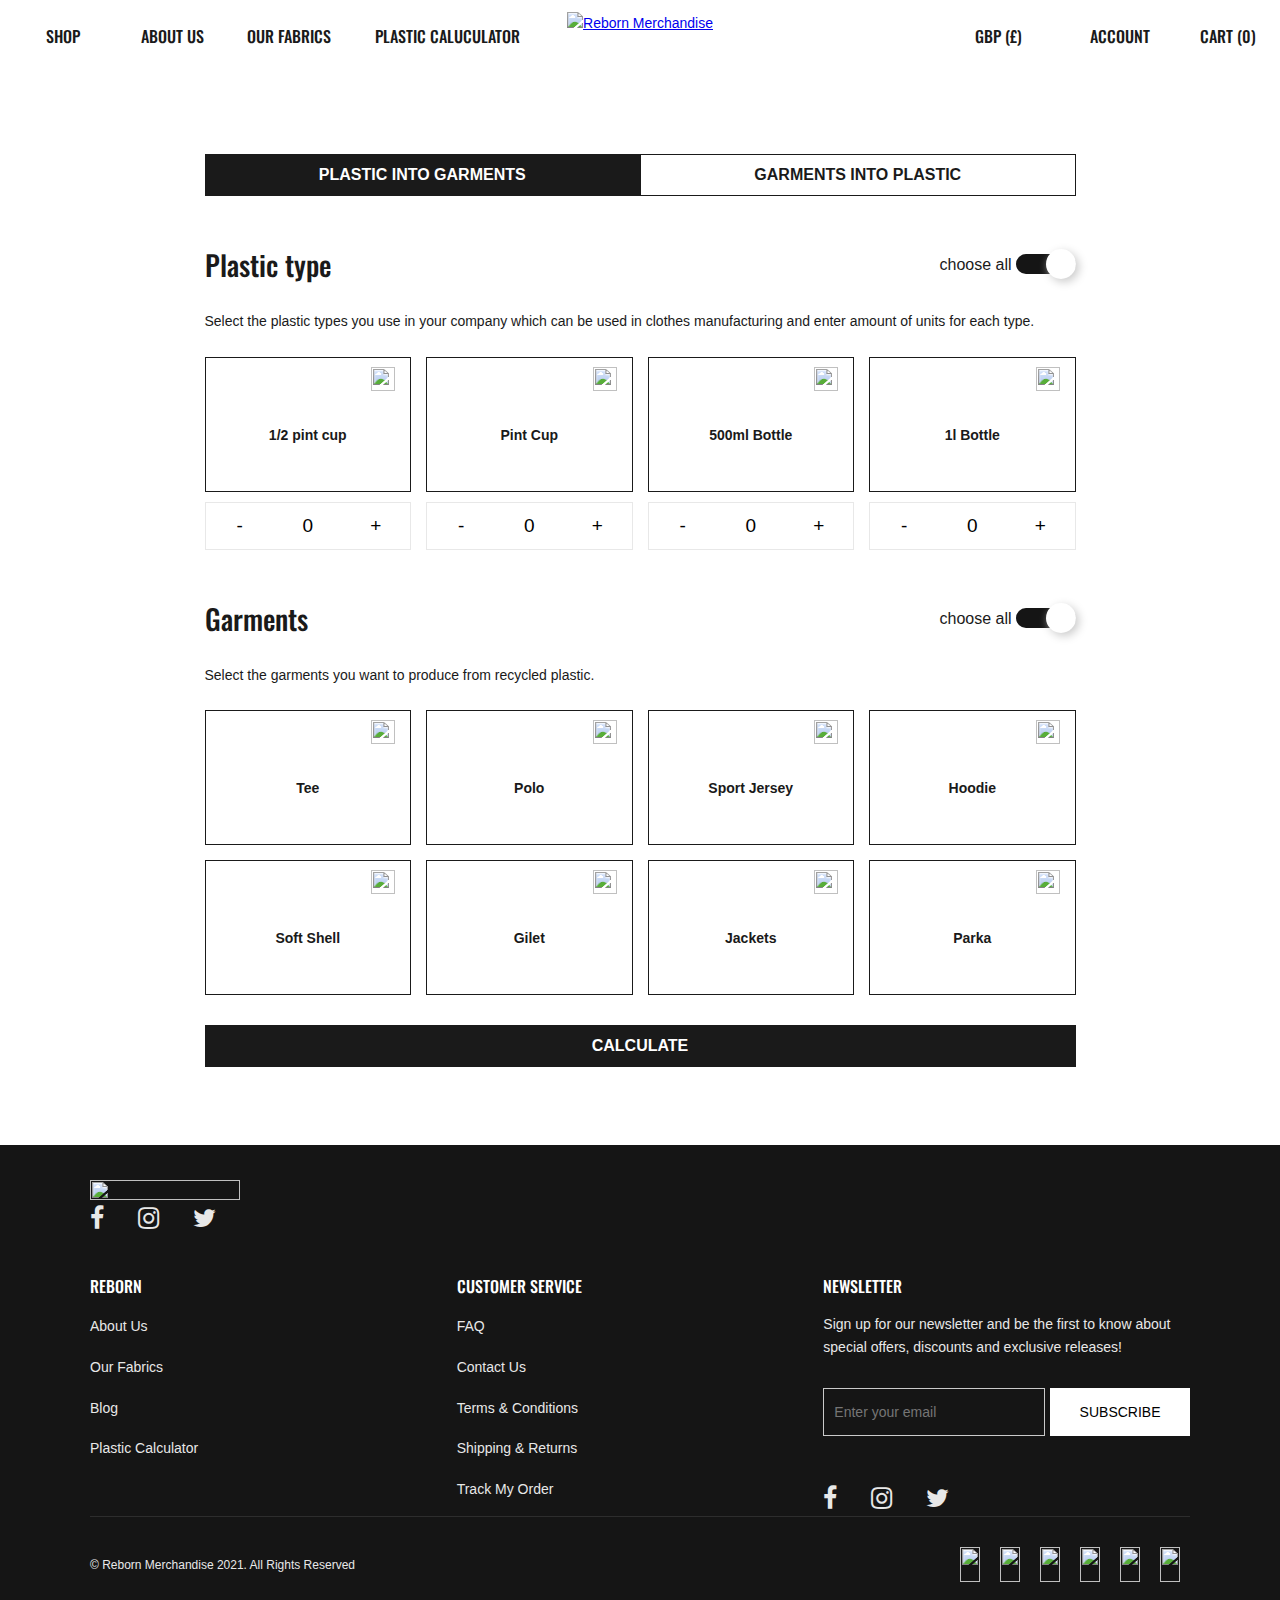
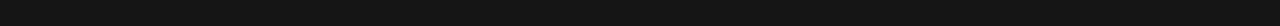
==== commit bacc1add: "fixid navbar center" ====
--- a/index.html
+++ b/index.html
@@ -19,9 +19,9 @@
   </head>
 
   <body>
-    <header>
+    <header class="desktop__only">
       <nav class="navigation">
-        <ul class="navigation__left" id="hidden">
+        <ul class="navigation__left">
           <li class="navigation__item">
             <a href="#"
               >shop
@@ -71,10 +71,31 @@
         </ul>
       </nav>
     </header>
+    <header class="mobile__only mobile__header__nav ">
+      <ul>
+        <li><i class="fa fa-bars" aria-hidden="true"></i></li>
+        <li>
+          <img 
+          src="//cdn.shopify.com/s/files/1/0455/3785/3607/files/horizontal_410x.png?v=1598564764"
+          class="primary_logo lazyloaded"
+          alt="Reborn Merchandise"
+      />
+        </li>
+        <li class="navigation__item">
+          <a href="#">cart <span>(0)</span></a>
+        </li>
+      </ul>
+    </header>
     <main>
       <figure class="banner">
         <img
+          class="desktop__only"
           src="https://cdn.shopify.com/s/files/1/0455/3785/3607/files/plastic_calculator_6595465d-7d89-415a-8b24-f191dc453c2a_1600x.png?v=1603261972"
+          alt=""
+        />
+        <img
+          class="mobile__only"
+          src="https://cdn.shopify.com/s/files/1/0455/3785/3607/files/plastic_calculator_mobile_f1c933b7-5114-4ded-a2ac-9bcdfca7c593_1200x.png?v=1603261975"
           alt=""
         />
         <div class="banner__text">
--- a/style.css
+++ b/style.css
@@ -33,9 +33,6 @@
   background-color: white;
 }
 /* here goes bars icon */
-#bars {
-  display: none;
-}
 /* here goes navigation */
 .navigation {
   display: grid;
@@ -57,9 +54,7 @@
 }
 .navigation__right {
   justify-content: flex-end;
-}
-.navigation__right li {
-  margin-left: 50px;
+  column-gap: 50px;
 }
 .navigation__item a {
   text-decoration: none;
@@ -94,7 +89,7 @@
   color: white;
   width: 100%;
   transform: translateY(-50%);
-  margin-left: 4.5rem;
+  padding-left: 4.2rem;
 }
 .banner__text h1 {
   font-weight: 500;
@@ -114,12 +109,11 @@
 }
 /* navigation__image  */
 .navigation__image {
-  width: 130px;
-  height: 48px;
-  margin-left: 50px;
+   height: 48px;
+   text-align: center;  
 }
 .navigation__image img {
-  width: 100%;
+  width: 140px;
   height: 100%;
 }
 /* here goes container */
@@ -311,9 +305,6 @@
 .footer__center {
   max-width: 1188px;
   margin: 0 auto;
-}
-.mobile {
-  display: none;
 }
 .footer__links {
   display: grid;
@@ -446,9 +437,95 @@
   text-transform: capitalize;
   font-size: 12px;
 }
+
 @media (max-width: 480px) {
+  .navigation {
+    justify-content: center;
+    grid-template-columns: auto;
+    padding: 5px 24px;
+  }
+  .navigation__image {
+    margin-left: 0;
+    height: 1.875rem;
+    width: 100%;
+  }
+  .navigation__image img {
+    width: 100%;
+  }
+  .desktop__only {
+    display: none;
+  }
+  .mobile__only {
+    display: block;
+  }
+  .banner__text {
+    margin-left: 0;
+    padding: 0 20px;
+    text-align: center;
+    top: 23%;
+  }
+  .banner__text h1 {
+    font-size: 2rem;
+    font-family: var(--font-family);
+    text-transform: uppercase;
+  }
+  .banner__text h4 {
+       font-size: 0.875rem;
+  }
+ .mobile__header__nav ul{
+   display: flex;
+   justify-content: space-between;
+   align-items: center;
+   list-style: none;
+   padding: 4px 9px;
+ }
+ .mobile__header__nav ul li:nth-child(2){
+   display: flex;
+  justify-content: center;
+ 
+ 
+
+ }
+ .mobile__header__nav ul li{
+   min-width: 100px;
+ 
+ }
+ .mobile__header__nav ul img{
+  height: 30px;
+ 
+ }
+ .mobile__header__nav ul i{
+  font-size: 20px;
+  color: #2d2d2d;
+  cursor: pointer;
+  
+}
+.mobile__header__nav .navigation__item{
+  display: flex;
+  align-items: center;
+  justify-content: flex-end;
+  color: #1a1a1a;
+  font-size: 16px;
+  text-transform: uppercase;
+  letter-spacing: 0px;
+   font-weight: 700;
+  
+  
+}
+  .banner {
+    height: 60vh;
+  }
+  .banner img {
+    width: 100%;
+    background-size: auto;
+    height: 100%;
+  }
   .seletor h4 {
     font-size: 24px;
+  }
+  .container {
+    padding: 0 20px;
+    margin-top: 24px;
   }
   .container__card .img {
     right: 5px;
@@ -456,14 +533,11 @@
     height: 17px;
     width: 17px;
   }
-  .container__type {
-    padding: 0 70px;
-  }
   .container__row__card .container__content {
     display: grid;
     grid-template-columns: repeat(2, 1fr);
     grid-gap: -2px;
-    padding: 0 72px;
+    /* padding: 0 72px; */
   }
   .container__item {
     border: 1px solid #1a1a1a;
@@ -471,6 +545,14 @@
     text-align: center;
     width: 100%;
   }
+  .container__btn {
+    font-size: 12px;
+    font-family: var(--font-family);
+    font-family: Oswald, sans-serif;
+    font-weight: 500;
+    font-style: normal;
+    font-size: 16px;
+  }
   footer {
     text-align: center;
     width: 100%;
@@ -478,7 +560,40 @@
   }
   .footer__logo {
     display: block;
-    margin: 30px auto;
+    margin: 20px auto;
+    max-width: 100%;
+  }
+  .social__links {
+    display: none;
+  }
+  .footer__nav {
+    display: none;
+  }
+  .mobile {
+    display: block;
+    margin-top: 27px;
+  }
+  .social__links i:nth-child(2),
+  .social__links i:nth-child(3) {
+    margin-left: 13px;
+  }
+  .footer__logo img {
+    max-width: 94px !important;
+    width: 94px;
+    margin: 0 auto;
+    display: block;
+  }
+  footer h4 {
+    text-align: center;
+    padding: 1px 0 10px;
+    font-size: 14px;
+    font-weight: 600;
+    letter-spacing: 0;
+    line-height: 18px;
+    padding-bottom: 0px;
+  }
+  .btn--margin {
+    margin: 40px 0 0px 0;
   }
   .footer__links {
     grid-template-columns: repeat(1, 1fr);
@@ -488,7 +603,7 @@
   }
   .footer__newsletter form input {
     flex: 1;
-}
+  }
   .payment {
     display: block;
   }
@@ -502,9 +617,17 @@
     order: 3;
   }
 }
-
-@media screen and (min-device-width: 481px) and (max-device-width: 768px) {
+@media screen and (min-device-width: 481px) {
+  .mobile__only{
+    display: none;
+  }
+}
+
+@media screen and (min-device-width: 481px) and (max-device-width: 1024px) {
   .mobile {
     display: none;
   }
-}
+  .navigation__right li {
+    max-width: 100px;
+    }
+}
